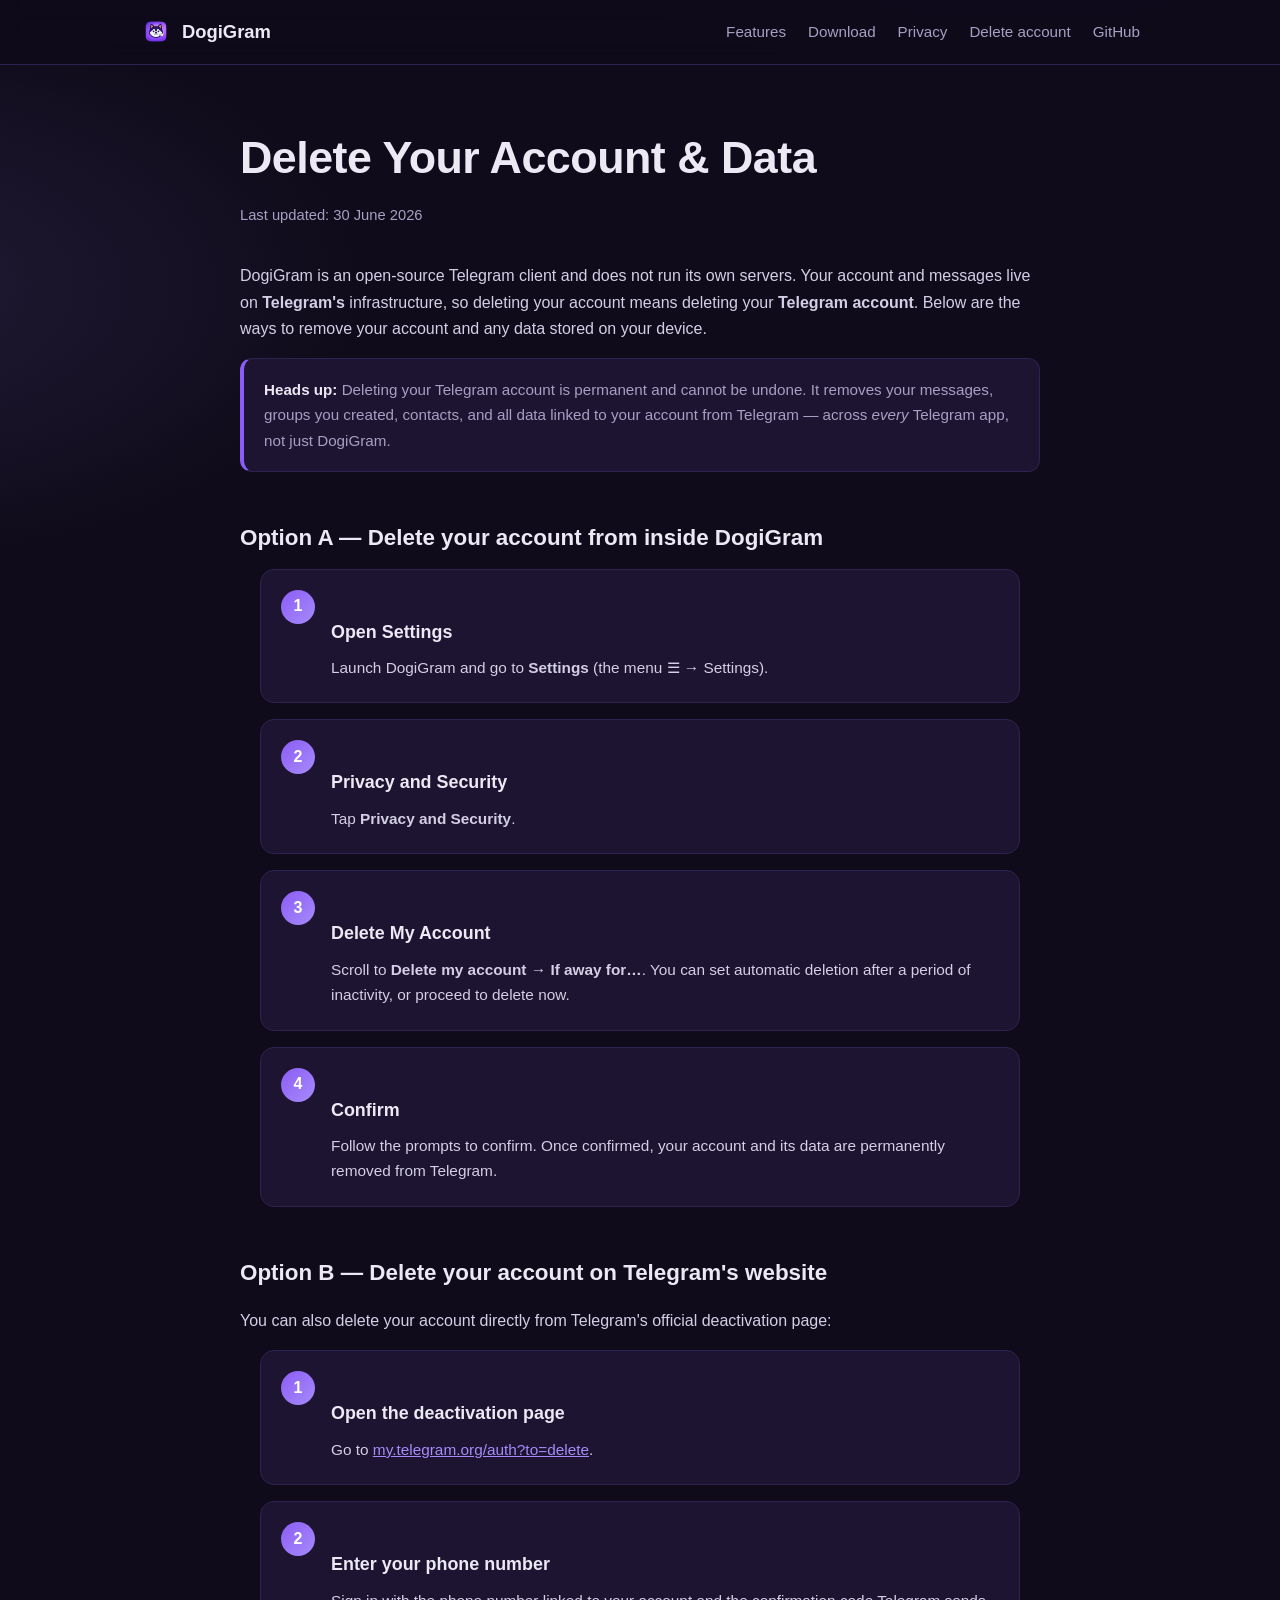
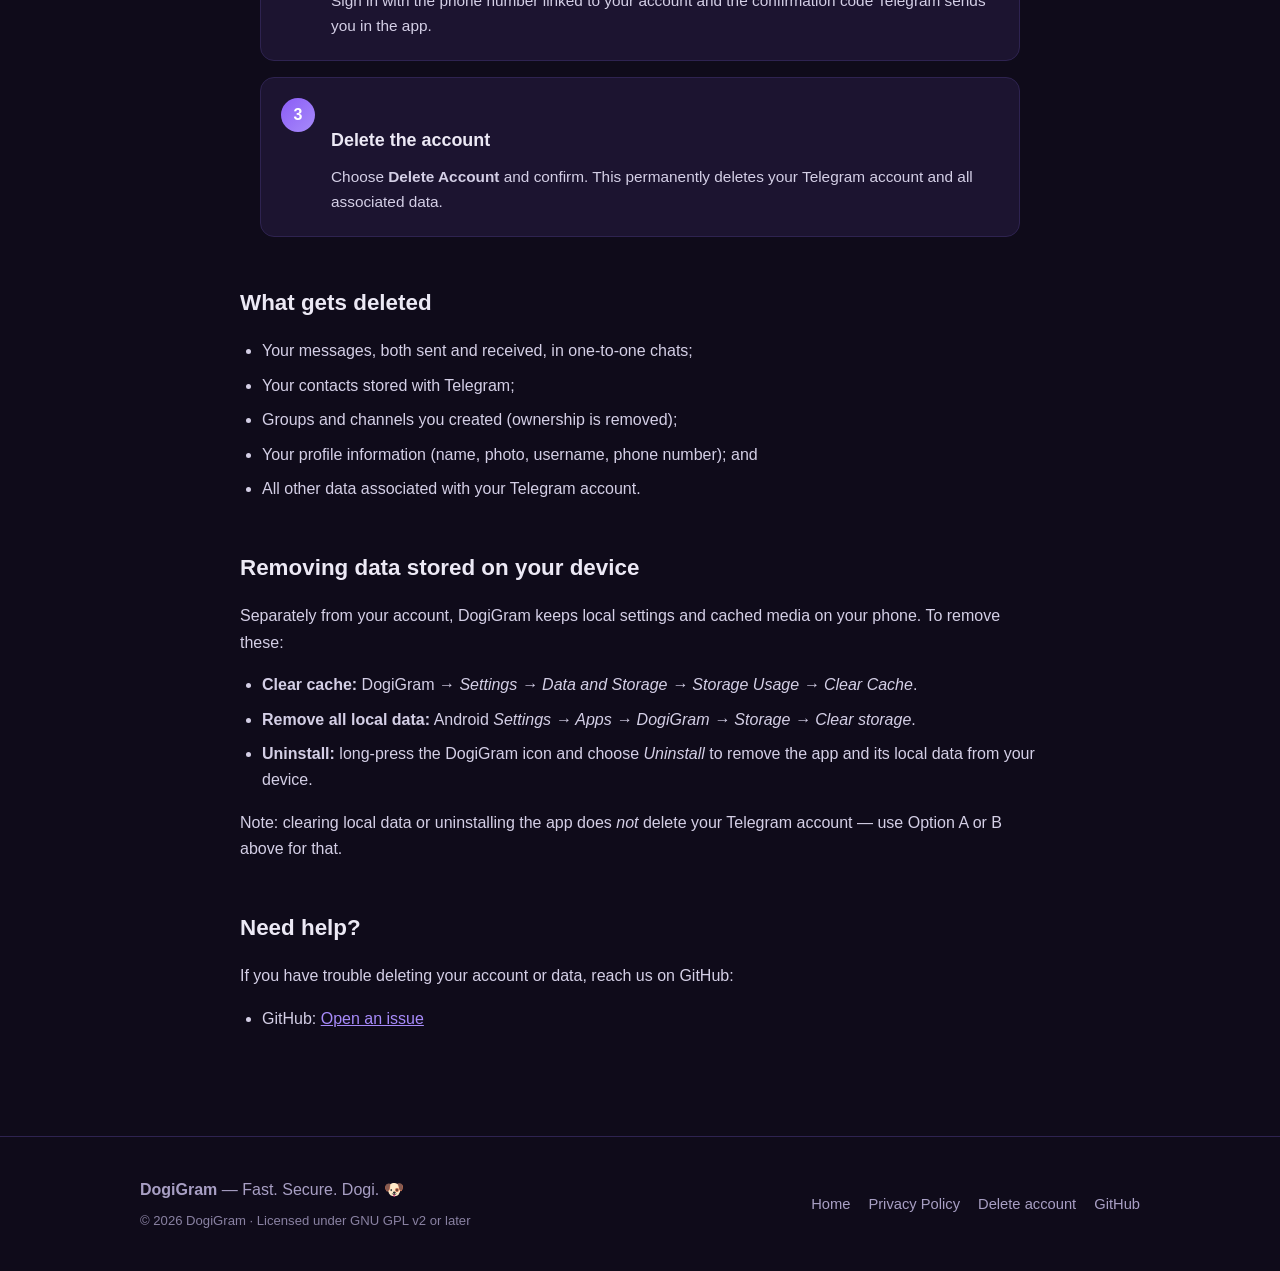
==== docs/delete-account.html @ 8f7126a3 "Add website (landing, privacy, account deletion) + Vercel config Brings the DogiGram static site int" ====
<!DOCTYPE html>
<html lang="en">
<head>
  <meta charset="UTF-8" />
  <meta name="viewport" content="width=device-width, initial-scale=1.0" />
  <title>Delete Your Account &amp; Data — DogiGram</title>
  <meta name="description" content="How to delete your DogiGram / Telegram account and remove your data from the app and from Telegram." />
  <link rel="icon" href="dogigram_icon.png" />
  <link rel="stylesheet" href="assets/style.css" />
</head>
<body>
  <nav class="nav">
    <div class="container nav-inner">
      <a class="brand" href="index.html">
        <img src="dogigram_icon.png" alt="DogiGram logo" />
        DogiGram
      </a>
      <div class="nav-links">
        <a href="index.html#features" class="hide-sm">Features</a>
        <a href="index.html#download" class="hide-sm">Download</a>
        <a href="privacy.html">Privacy</a>
        <a href="delete-account.html">Delete account</a>
        <a href="https://github.com/kagut57/DogiGram" target="_blank" rel="noopener">GitHub</a>
      </div>
    </div>
  </nav>

  <main class="container article">
    <h1>Delete Your Account &amp; Data</h1>
    <p class="updated">Last updated: 30 June 2026</p>

    <p>
      DogiGram is an open-source Telegram client and does not run its own servers. Your account
      and messages live on <strong>Telegram's</strong> infrastructure, so deleting your account
      means deleting your <strong>Telegram account</strong>. Below are the ways to remove your
      account and any data stored on your device.
    </p>

    <div class="callout">
      <strong>Heads up:</strong> Deleting your Telegram account is permanent and cannot be
      undone. It removes your messages, groups you created, contacts, and all data linked to
      your account from Telegram — across <em>every</em> Telegram app, not just DogiGram.
    </div>

    <h2>Option A — Delete your account from inside DogiGram</h2>
    <div class="steps">
      <div class="step">
        <h3>Open Settings</h3>
        <p>Launch DogiGram and go to <strong>Settings</strong> (the menu ☰ → Settings).</p>
      </div>
      <div class="step">
        <h3>Privacy and Security</h3>
        <p>Tap <strong>Privacy and Security</strong>.</p>
      </div>
      <div class="step">
        <h3>Delete My Account</h3>
        <p>Scroll to <strong>Delete my account → If away for…</strong>. You can set automatic
          deletion after a period of inactivity, or proceed to delete now.</p>
      </div>
      <div class="step">
        <h3>Confirm</h3>
        <p>Follow the prompts to confirm. Once confirmed, your account and its data are
          permanently removed from Telegram.</p>
      </div>
    </div>

    <h2>Option B — Delete your account on Telegram's website</h2>
    <p>You can also delete your account directly from Telegram's official deactivation page:</p>
    <div class="steps">
      <div class="step">
        <h3>Open the deactivation page</h3>
        <p>Go to <a href="https://my.telegram.org/auth?to=delete" target="_blank" rel="noopener">my.telegram.org/auth?to=delete</a>.</p>
      </div>
      <div class="step">
        <h3>Enter your phone number</h3>
        <p>Sign in with the phone number linked to your account and the confirmation code
          Telegram sends you in the app.</p>
      </div>
      <div class="step">
        <h3>Delete the account</h3>
        <p>Choose <strong>Delete Account</strong> and confirm. This permanently deletes your
          Telegram account and all associated data.</p>
      </div>
    </div>

    <h2>What gets deleted</h2>
    <ul>
      <li>Your messages, both sent and received, in one-to-one chats;</li>
      <li>Your contacts stored with Telegram;</li>
      <li>Groups and channels you created (ownership is removed);</li>
      <li>Your profile information (name, photo, username, phone number); and</li>
      <li>All other data associated with your Telegram account.</li>
    </ul>

    <h2>Removing data stored on your device</h2>
    <p>
      Separately from your account, DogiGram keeps local settings and cached media on your
      phone. To remove these:
    </p>
    <ul>
      <li><strong>Clear cache:</strong> DogiGram → <em>Settings → Data and Storage → Storage Usage → Clear Cache</em>.</li>
      <li><strong>Remove all local data:</strong> Android <em>Settings → Apps → DogiGram → Storage → Clear storage</em>.</li>
      <li><strong>Uninstall:</strong> long-press the DogiGram icon and choose <em>Uninstall</em> to remove the app and its local data from your device.</li>
    </ul>
    <p>Note: clearing local data or uninstalling the app does <em>not</em> delete your Telegram account — use Option A or B above for that.</p>

    <h2>Need help?</h2>
    <p>
      If you have trouble deleting your account or data, reach us on GitHub:
    </p>
    <ul>
      <li>GitHub: <a href="https://github.com/kagut57/DogiGram/issues" target="_blank" rel="noopener">Open an issue</a></li>
    </ul>
  </main>

  <footer class="footer">
    <div class="container footer-inner">
      <div>
        <strong>DogiGram</strong> — Fast. Secure. Dogi. 🐶
        <small>© 2026 DogiGram · Licensed under GNU GPL v2 or later</small>
      </div>
      <div class="footer-links">
        <a href="index.html">Home</a>
        <a href="privacy.html">Privacy Policy</a>
        <a href="delete-account.html">Delete account</a>
        <a href="https://github.com/kagut57/DogiGram" target="_blank" rel="noopener">GitHub</a>
      </div>
    </div>
  </footer>
</body>
</html>
---- docs/assets/style.css ----
/* DogiGram site styles — dark + violet */
:root {
  --bg: #0f0b1a;
  --bg-alt: #160f26;
  --card: #1c1430;
  --card-2: #241a3d;
  --border: #2e2350;
  --violet: #8b5cf6;
  --violet-2: #a78bfa;
  --violet-glow: rgba(139, 92, 246, 0.35);
  --text: #ece9f5;
  --muted: #a89fc4;
  --radius: 16px;
  --maxw: 1040px;
  --font: -apple-system, BlinkMacSystemFont, "Segoe UI", Roboto, Helvetica, Arial, sans-serif;
}

* { box-sizing: border-box; }

html { scroll-behavior: smooth; }

body {
  margin: 0;
  font-family: var(--font);
  color: var(--text);
  background:
    radial-gradient(1200px 600px at 80% -10%, rgba(139, 92, 246, 0.18), transparent 60%),
    radial-gradient(900px 500px at -10% 10%, rgba(167, 139, 250, 0.12), transparent 55%),
    var(--bg);
  line-height: 1.65;
  -webkit-font-smoothing: antialiased;
}

a { color: var(--violet-2); text-decoration: none; }
a:hover { text-decoration: underline; }

.container { width: 100%; max-width: var(--maxw); margin: 0 auto; padding: 0 20px; }

/* Nav */
.nav {
  position: sticky;
  top: 0;
  z-index: 50;
  backdrop-filter: blur(12px);
  background: rgba(15, 11, 26, 0.72);
  border-bottom: 1px solid var(--border);
}
.nav-inner {
  display: flex;
  align-items: center;
  justify-content: space-between;
  height: 64px;
}
.brand { display: flex; align-items: center; gap: 10px; font-weight: 700; font-size: 1.15rem; color: var(--text); }
.brand img { width: 32px; height: 32px; border-radius: 8px; }
.brand:hover { text-decoration: none; }
.nav-links { display: flex; gap: 22px; align-items: center; }
.nav-links a { color: var(--muted); font-size: 0.95rem; font-weight: 500; }
.nav-links a:hover { color: var(--text); text-decoration: none; }
@media (max-width: 640px) { .nav-links a.hide-sm { display: none; } }

/* Buttons */
.btn {
  display: inline-flex;
  align-items: center;
  gap: 8px;
  padding: 12px 22px;
  border-radius: 999px;
  font-weight: 600;
  font-size: 0.98rem;
  border: 1px solid transparent;
  cursor: pointer;
  transition: transform 0.12s ease, box-shadow 0.2s ease, background 0.2s ease;
}
.btn:hover { text-decoration: none; transform: translateY(-1px); }
.btn-primary {
  background: linear-gradient(135deg, var(--violet), var(--violet-2));
  color: #fff;
  box-shadow: 0 8px 24px var(--violet-glow);
}
.btn-primary:hover { box-shadow: 0 12px 32px var(--violet-glow); }
.btn-ghost { background: var(--card); color: var(--text); border-color: var(--border); }
.btn-ghost:hover { background: var(--card-2); }

/* Hero */
.hero { padding: 72px 0 56px; text-align: center; }
.hero-badge {
  display: inline-block;
  padding: 6px 14px;
  border-radius: 999px;
  background: var(--card);
  border: 1px solid var(--border);
  color: var(--violet-2);
  font-size: 0.82rem;
  font-weight: 600;
  letter-spacing: 0.3px;
  margin-bottom: 22px;
}
.hero h1 {
  font-size: clamp(2.4rem, 6vw, 3.8rem);
  line-height: 1.08;
  margin: 0 0 16px;
  letter-spacing: -1px;
}
.hero h1 .grad {
  background: linear-gradient(120deg, var(--violet-2), #d6c7ff);
  -webkit-background-clip: text;
  background-clip: text;
  color: transparent;
}
.hero p.lead { font-size: 1.18rem; color: var(--muted); max-width: 620px; margin: 0 auto 32px; }
.hero-actions { display: flex; gap: 14px; justify-content: center; flex-wrap: wrap; }
.hero-art { margin-top: 52px; }
.hero-art img {
  width: 100%;
  max-width: 920px;
  border-radius: var(--radius);
  border: 1px solid var(--border);
  box-shadow: 0 30px 80px rgba(0, 0, 0, 0.5);
}

/* Sections */
section.block { padding: 64px 0; }
.section-head { text-align: center; max-width: 640px; margin: 0 auto 44px; }
.section-head h2 { font-size: clamp(1.8rem, 4vw, 2.4rem); margin: 0 0 12px; letter-spacing: -0.5px; }
.section-head p { color: var(--muted); font-size: 1.05rem; margin: 0; }
.eyebrow { color: var(--violet-2); font-weight: 700; font-size: 0.85rem; letter-spacing: 1.5px; text-transform: uppercase; display: block; margin-bottom: 10px; }

/* Feature grid */
.grid { display: grid; grid-template-columns: repeat(auto-fit, minmax(260px, 1fr)); gap: 18px; }
.card {
  background: linear-gradient(180deg, var(--card), var(--bg-alt));
  border: 1px solid var(--border);
  border-radius: var(--radius);
  padding: 26px;
  transition: transform 0.15s ease, border-color 0.2s ease;
}
.card:hover { transform: translateY(-3px); border-color: var(--violet); }
.card .ico {
  width: 46px; height: 46px;
  display: grid; place-items: center;
  border-radius: 12px;
  background: var(--card-2);
  font-size: 1.5rem;
  margin-bottom: 16px;
}
.card h3 { margin: 0 0 8px; font-size: 1.15rem; }
.card p { margin: 0; color: var(--muted); font-size: 0.97rem; }

/* Download band */
.band {
  background: linear-gradient(135deg, rgba(139, 92, 246, 0.16), rgba(167, 139, 250, 0.06));
  border: 1px solid var(--border);
  border-radius: 24px;
  padding: 48px 32px;
  text-align: center;
}
.band h2 { font-size: clamp(1.8rem, 4vw, 2.3rem); margin: 0 0 12px; }
.band p { color: var(--muted); max-width: 560px; margin: 0 auto 28px; }
.note { font-size: 0.85rem; color: var(--muted); margin-top: 18px; }

/* Disclaimer / callout */
.callout {
  background: var(--card);
  border: 1px solid var(--border);
  border-left: 4px solid var(--violet);
  border-radius: 12px;
  padding: 18px 20px;
  color: var(--muted);
  font-size: 0.95rem;
}
.callout strong { color: var(--text); }

/* Steps */
.steps { counter-reset: step; display: grid; gap: 16px; max-width: 760px; margin: 0 auto; }
.step {
  position: relative;
  background: var(--card);
  border: 1px solid var(--border);
  border-radius: 14px;
  padding: 22px 24px 22px 70px;
}
.step::before {
  counter-increment: step;
  content: counter(step);
  position: absolute;
  left: 20px; top: 20px;
  width: 34px; height: 34px;
  display: grid; place-items: center;
  border-radius: 50%;
  background: linear-gradient(135deg, var(--violet), var(--violet-2));
  color: #fff; font-weight: 700;
}
.step h3 { margin: 0 0 6px; font-size: 1.08rem; }
.step p { margin: 0; color: var(--muted); font-size: 0.96rem; }

/* Legal / article pages */
.article { padding: 56px 0 48px; max-width: 800px; }
.article h1 { font-size: clamp(2rem, 5vw, 2.8rem); margin: 0 0 8px; letter-spacing: -0.5px; }
.article .updated { color: var(--muted); font-size: 0.92rem; margin: 0 0 36px; }
.article h2 { font-size: 1.4rem; margin: 40px 0 12px; padding-top: 8px; }
.article h3 { font-size: 1.12rem; margin: 26px 0 8px; }
.article p, .article li { color: #d4cfe6; }
.article ul { padding-left: 22px; }
.article li { margin-bottom: 8px; }
.article a { text-decoration: underline; }

/* TOC */
.toc {
  background: var(--card);
  border: 1px solid var(--border);
  border-radius: 12px;
  padding: 18px 22px;
  margin-bottom: 36px;
}
.toc strong { display: block; margin-bottom: 8px; font-size: 0.85rem; text-transform: uppercase; letter-spacing: 1px; color: var(--violet-2); }
.toc ul { list-style: none; padding: 0; margin: 0; columns: 2; }
.toc li { margin-bottom: 6px; }
@media (max-width: 560px) { .toc ul { columns: 1; } }

/* Footer */
.footer { border-top: 1px solid var(--border); padding: 40px 0; margin-top: 40px; color: var(--muted); }
.footer-inner { display: flex; flex-wrap: wrap; gap: 24px; justify-content: space-between; align-items: center; }
.footer-links { display: flex; flex-wrap: wrap; gap: 18px; }
.footer-links a { color: var(--muted); font-size: 0.92rem; }
.footer-links a:hover { color: var(--text); }
.footer small { display: block; margin-top: 6px; font-size: 0.82rem; opacity: 0.8; }
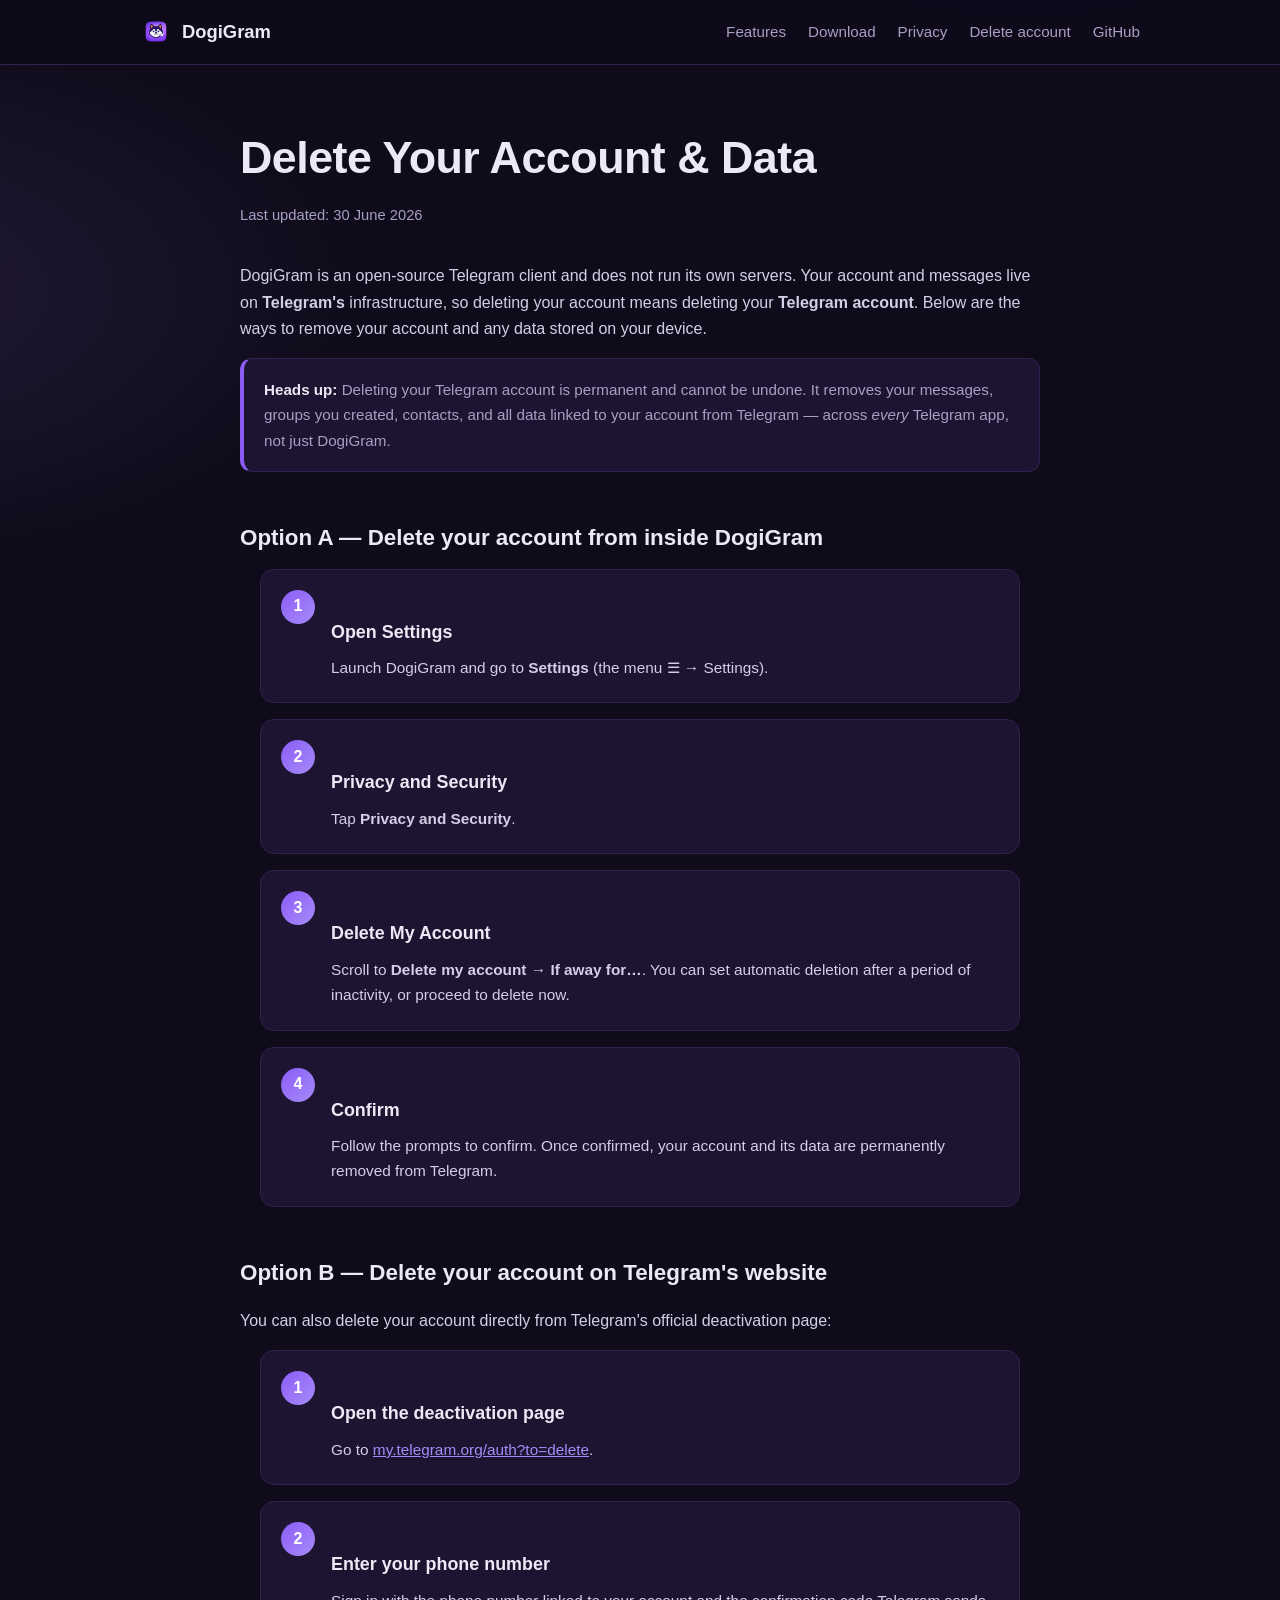
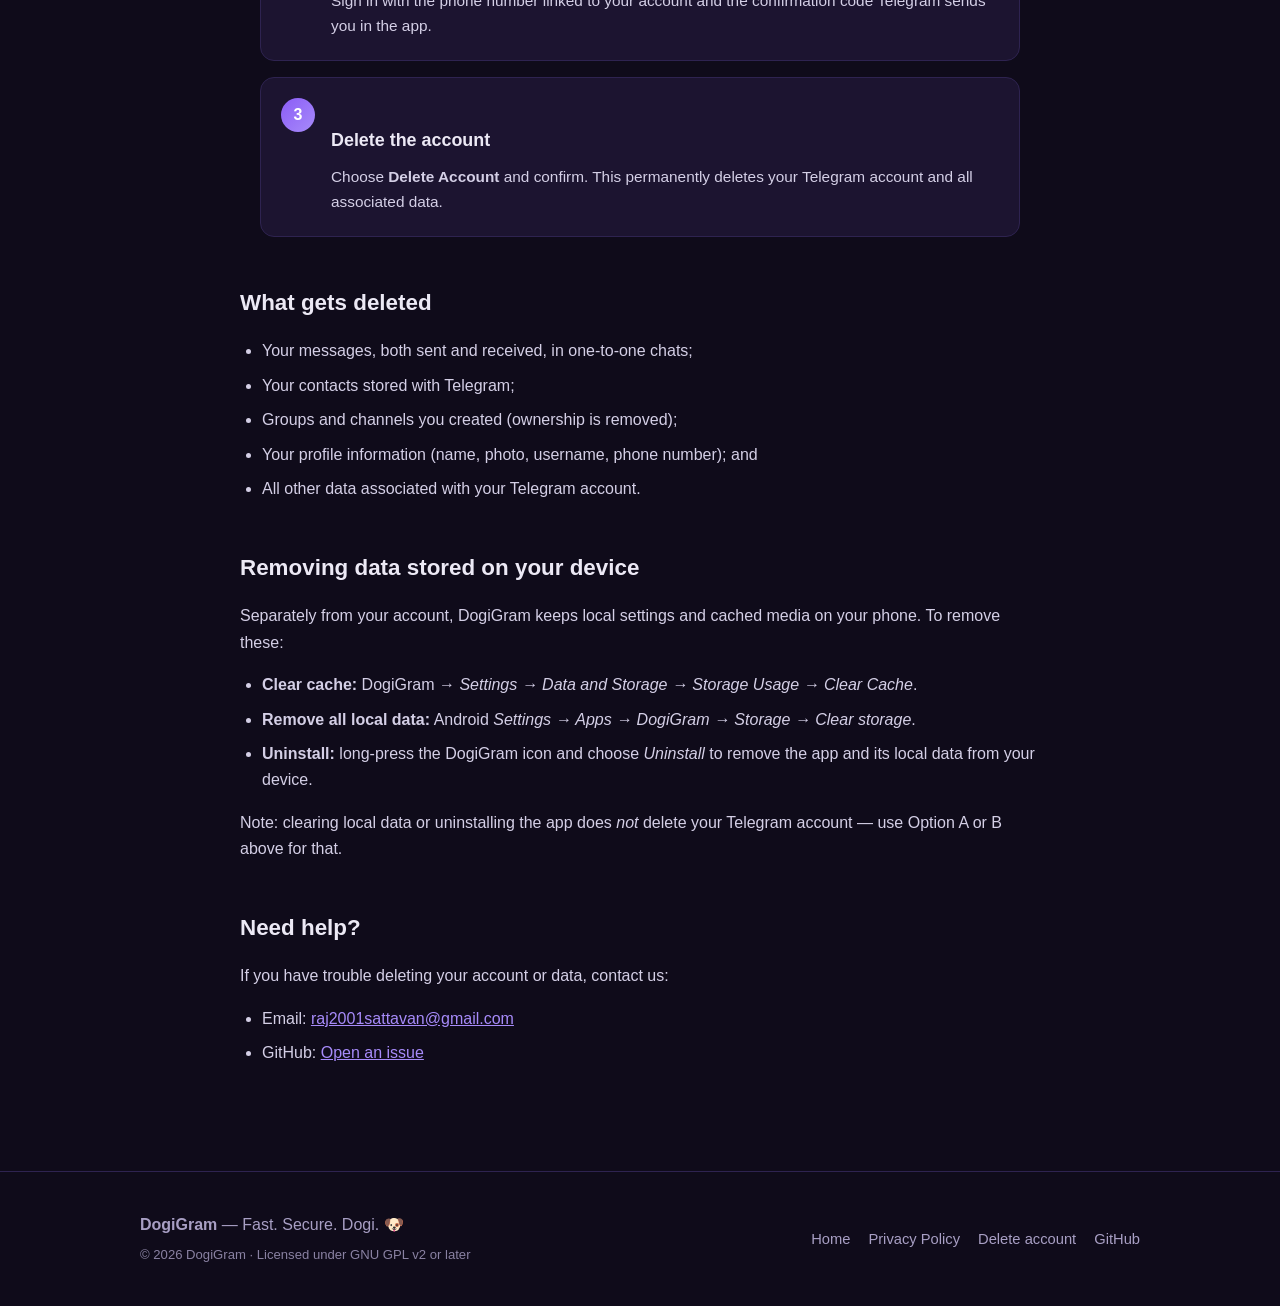
==== commit f3ab1f0e: "DogiGram: branding, theming, drawer, video player & message details Branding & theme - Full DogiGram" ====
--- a/docs/delete-account.html
+++ b/docs/delete-account.html
@@ -20,7 +20,7 @@
         <a href="index.html#download" class="hide-sm">Download</a>
         <a href="privacy.html">Privacy</a>
         <a href="delete-account.html">Delete account</a>
-        <a href="https://github.com/kagut57/DogiGram" target="_blank" rel="noopener">GitHub</a>
+        <a href="https://github.com/kagut57/dogigram-official" target="_blank" rel="noopener">GitHub</a>
       </div>
     </div>
   </nav>
@@ -106,10 +106,11 @@
 
     <h2>Need help?</h2>
     <p>
-      If you have trouble deleting your account or data, reach us on GitHub:
+      If you have trouble deleting your account or data, contact us:
     </p>
     <ul>
-      <li>GitHub: <a href="https://github.com/kagut57/DogiGram/issues" target="_blank" rel="noopener">Open an issue</a></li>
+      <li>Email: <a href="mailto:raj2001sattavan@gmail.com">raj2001sattavan@gmail.com</a></li>
+      <li>GitHub: <a href="https://github.com/kagut57/dogigram-official/issues" target="_blank" rel="noopener">Open an issue</a></li>
     </ul>
   </main>
 
@@ -123,7 +124,7 @@
         <a href="index.html">Home</a>
         <a href="privacy.html">Privacy Policy</a>
         <a href="delete-account.html">Delete account</a>
-        <a href="https://github.com/kagut57/DogiGram" target="_blank" rel="noopener">GitHub</a>
+        <a href="https://github.com/kagut57/dogigram-official" target="_blank" rel="noopener">GitHub</a>
       </div>
     </div>
   </footer>
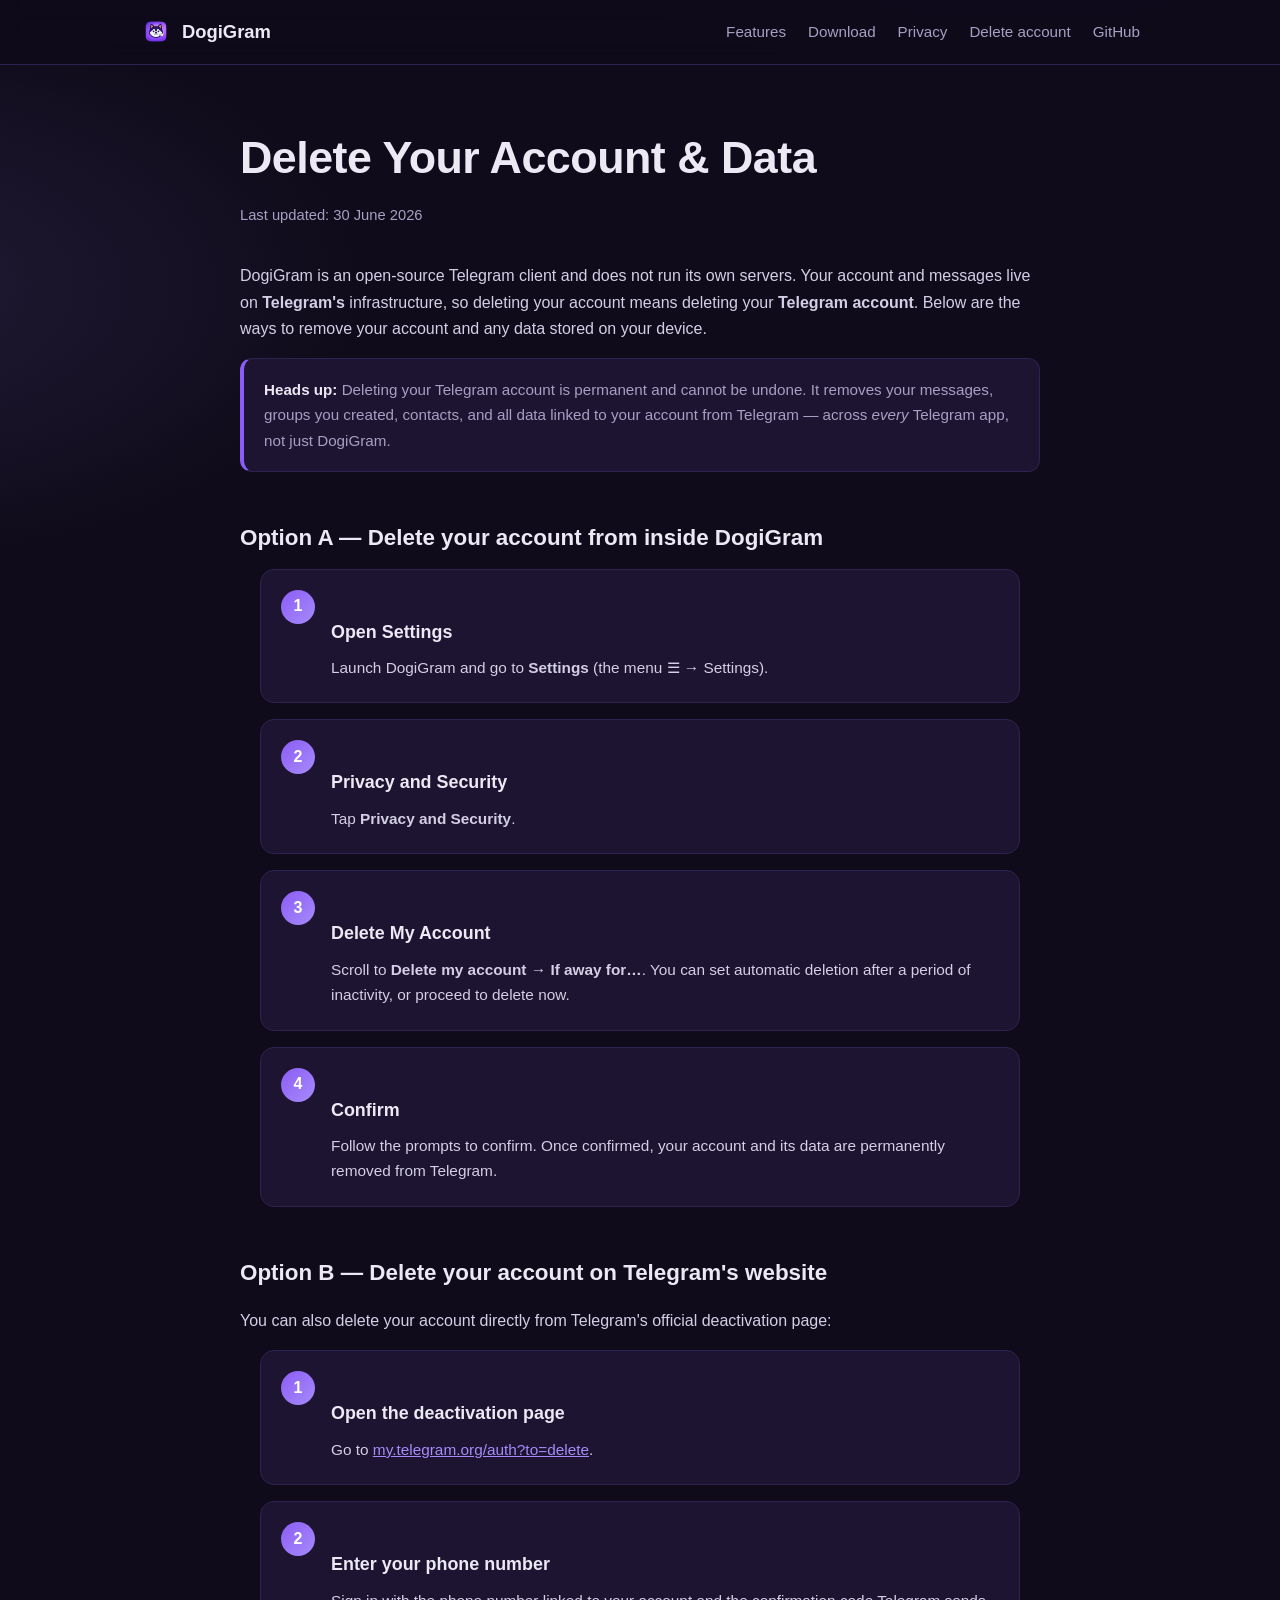
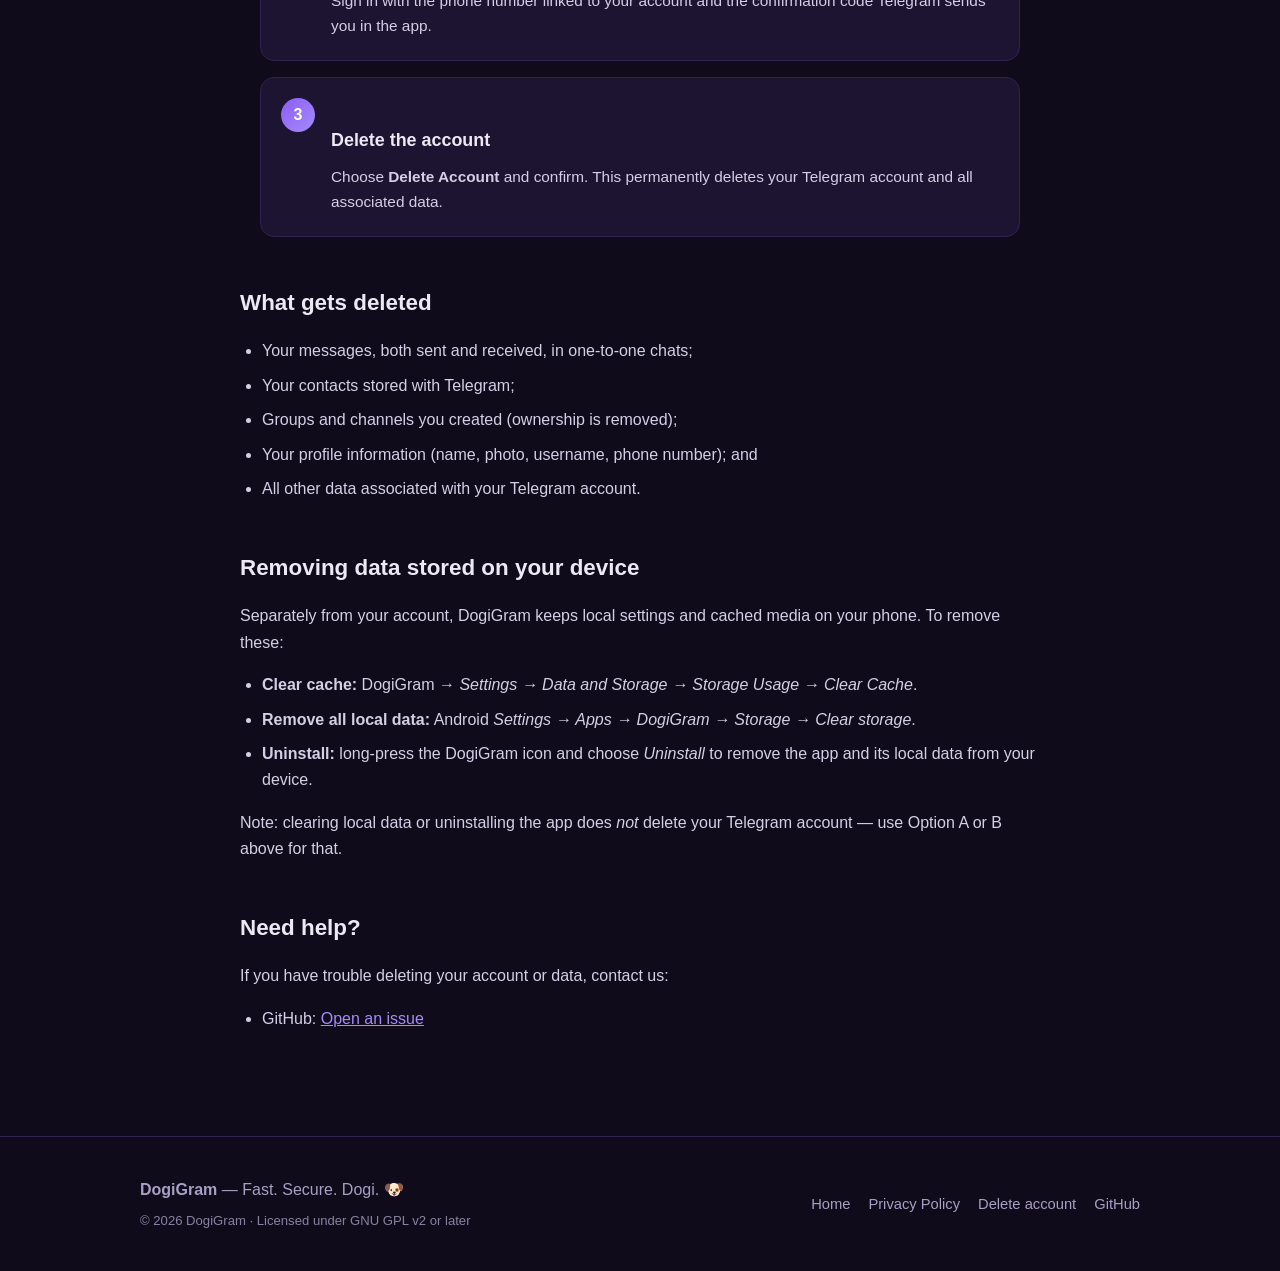
==== commit 29148352: "Update delete-account.html" ====
--- a/docs/delete-account.html
+++ b/docs/delete-account.html
@@ -20,7 +20,7 @@
         <a href="index.html#download" class="hide-sm">Download</a>
         <a href="privacy.html">Privacy</a>
         <a href="delete-account.html">Delete account</a>
-        <a href="https://github.com/kagut57/dogigram-official" target="_blank" rel="noopener">GitHub</a>
+        <a href="https://github.com/kagut57/DogiGram" target="_blank" rel="noopener">GitHub</a>
       </div>
     </div>
   </nav>
@@ -109,8 +109,7 @@
       If you have trouble deleting your account or data, contact us:
     </p>
     <ul>
-      <li>Email: <a href="mailto:raj2001sattavan@gmail.com">raj2001sattavan@gmail.com</a></li>
-      <li>GitHub: <a href="https://github.com/kagut57/dogigram-official/issues" target="_blank" rel="noopener">Open an issue</a></li>
+      <li>GitHub: <a href="https://github.com/kagut57/DogiGram/issues" target="_blank" rel="noopener">Open an issue</a></li>
     </ul>
   </main>
 
@@ -124,7 +123,7 @@
         <a href="index.html">Home</a>
         <a href="privacy.html">Privacy Policy</a>
         <a href="delete-account.html">Delete account</a>
-        <a href="https://github.com/kagut57/dogigram-official" target="_blank" rel="noopener">GitHub</a>
+        <a href="https://github.com/kagut57/DogiGram" target="_blank" rel="noopener">GitHub</a>
       </div>
     </div>
   </footer>
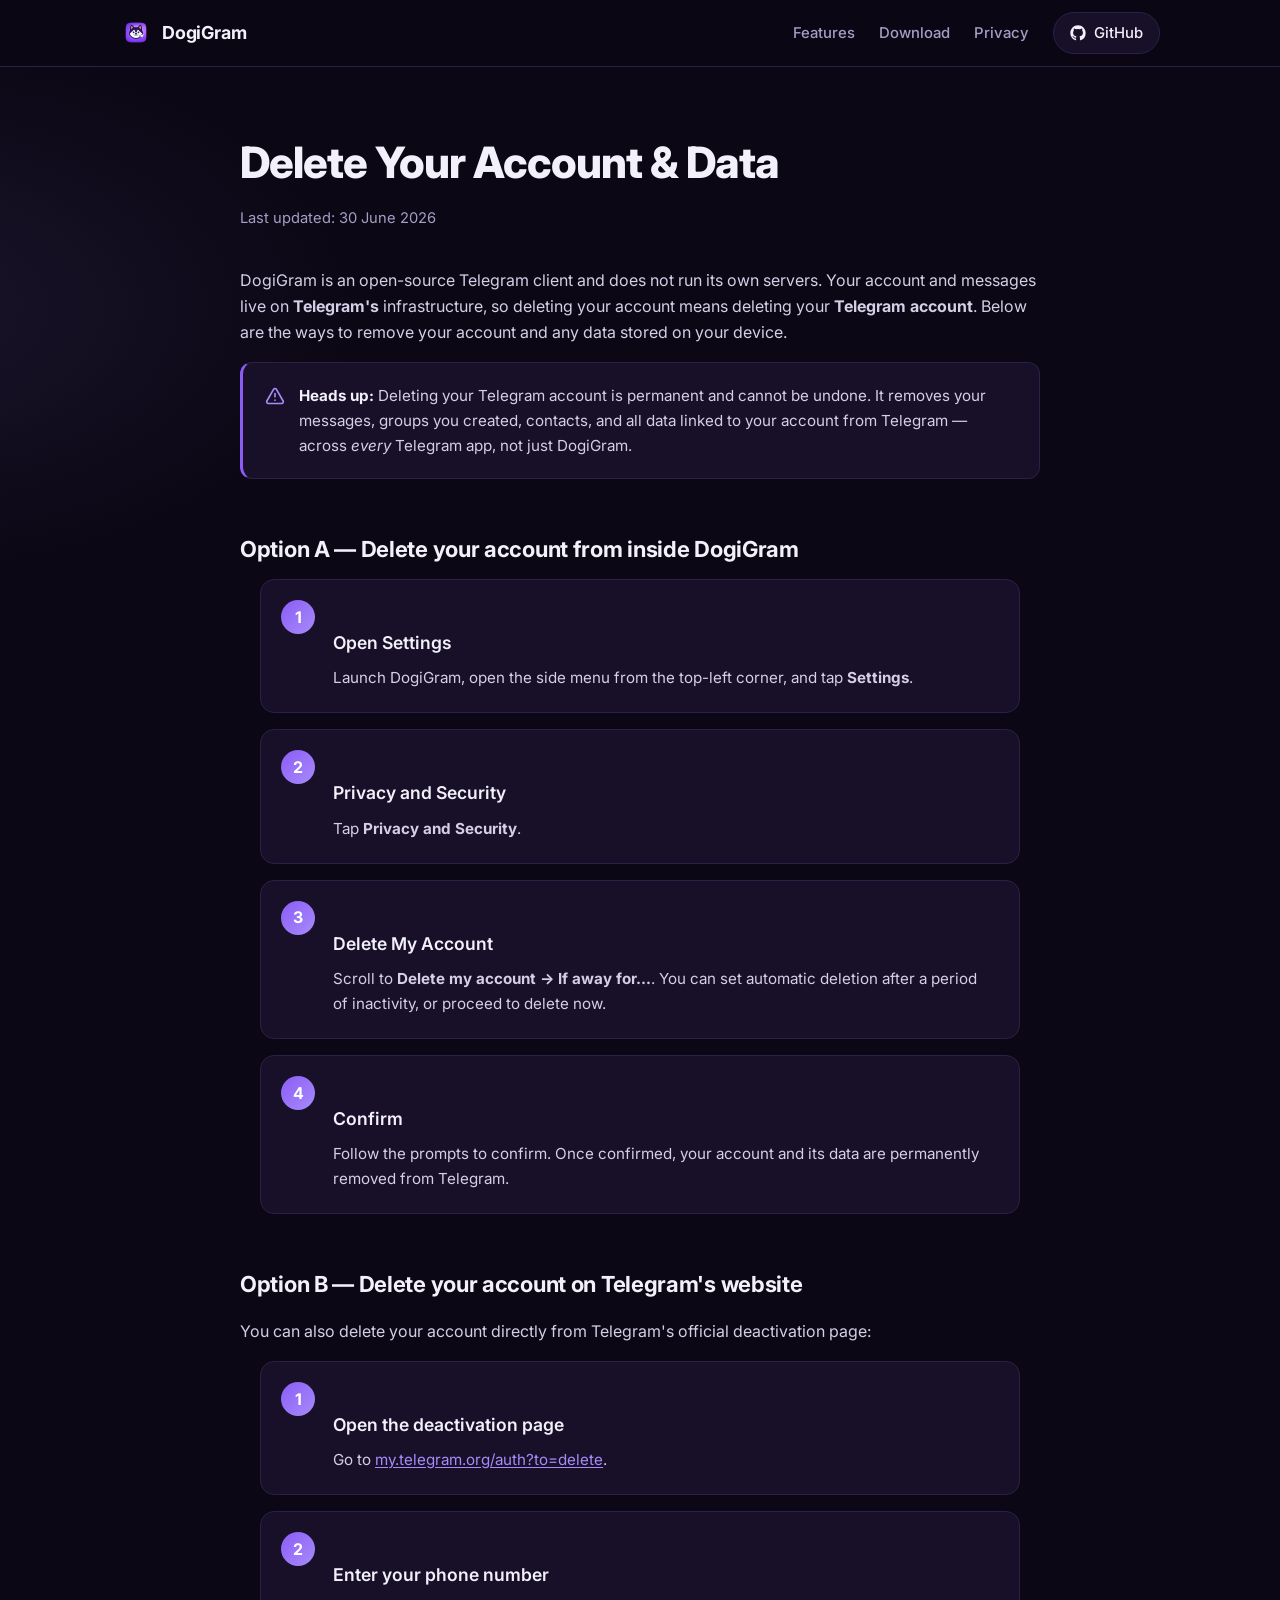
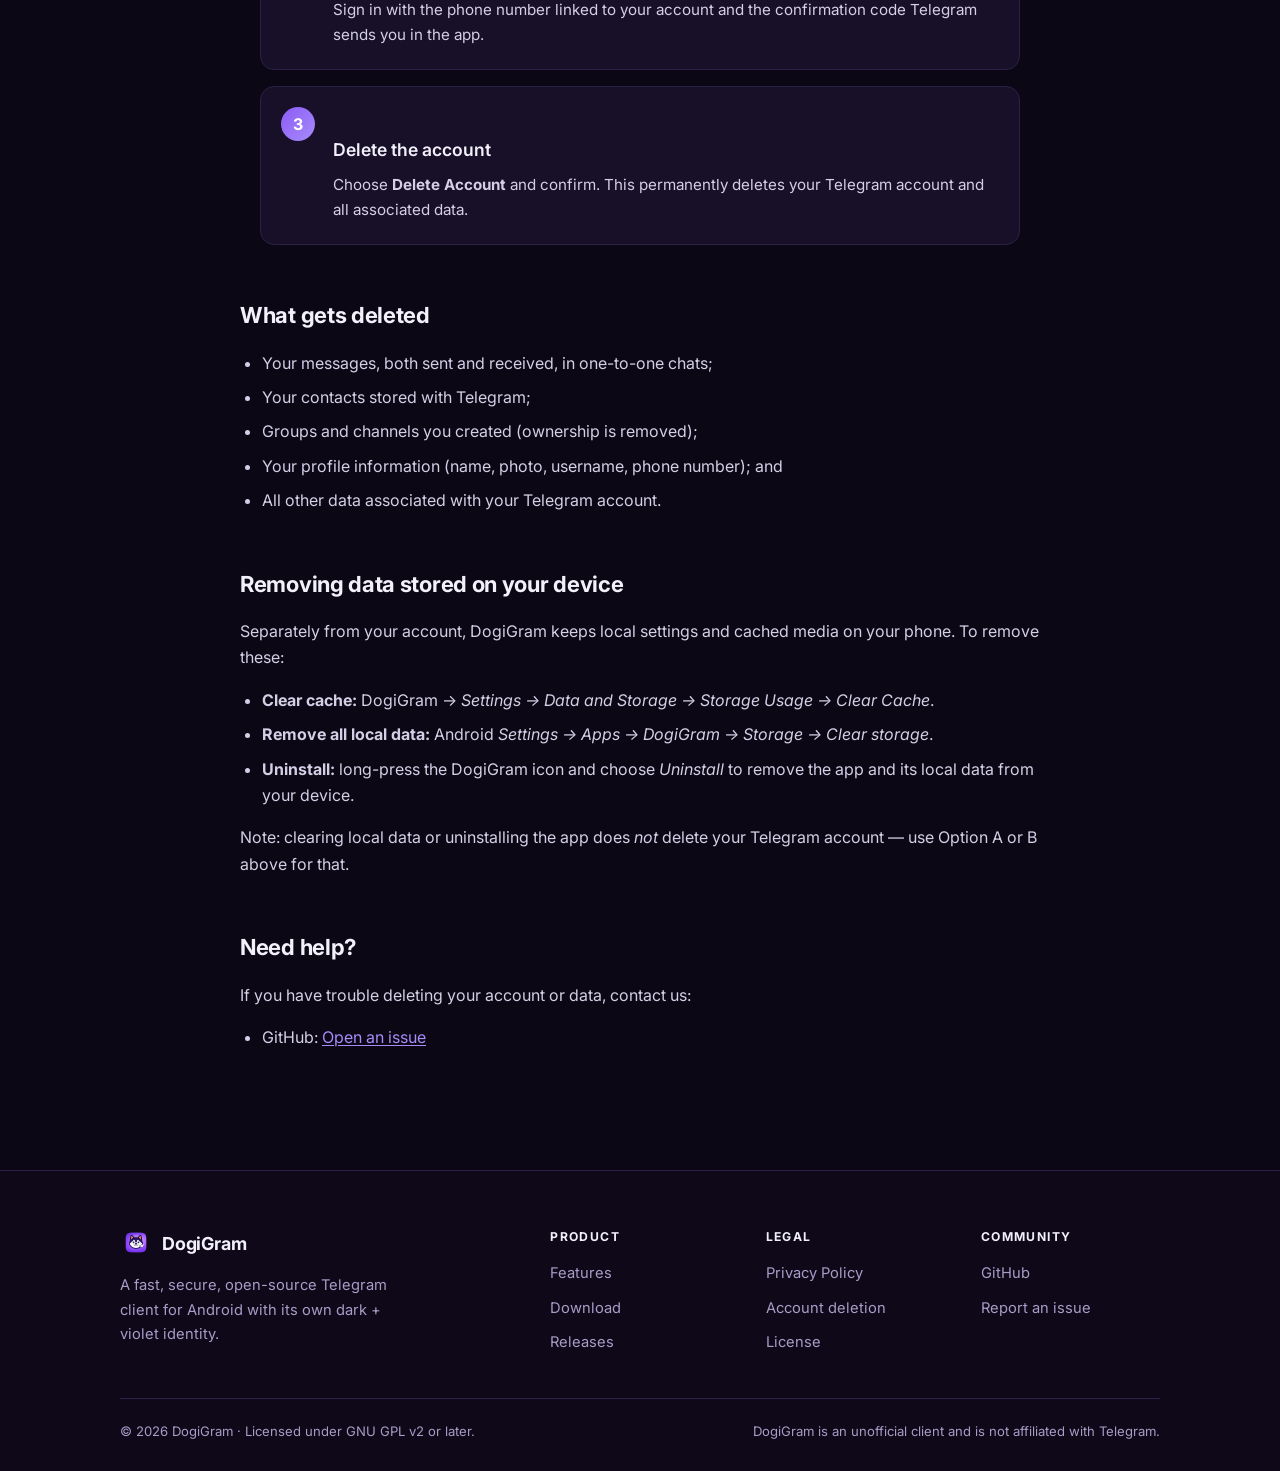
==== commit 4180e934: "Redesign website: replace emoji with SVG icons, professional styling - Replace all emoji (feature ca" ====
--- a/docs/delete-account.html
+++ b/docs/delete-account.html
@@ -6,6 +6,9 @@
   <title>Delete Your Account &amp; Data — DogiGram</title>
   <meta name="description" content="How to delete your DogiGram / Telegram account and remove your data from the app and from Telegram." />
   <link rel="icon" href="dogigram_icon.png" />
+  <link rel="preconnect" href="https://fonts.googleapis.com" />
+  <link rel="preconnect" href="https://fonts.gstatic.com" crossorigin />
+  <link href="https://fonts.googleapis.com/css2?family=Inter:wght@400;500;600;700;800&display=swap" rel="stylesheet" />
   <link rel="stylesheet" href="assets/style.css" />
 </head>
 <body>
@@ -18,9 +21,11 @@
       <div class="nav-links">
         <a href="index.html#features" class="hide-sm">Features</a>
         <a href="index.html#download" class="hide-sm">Download</a>
-        <a href="privacy.html">Privacy</a>
-        <a href="delete-account.html">Delete account</a>
-        <a href="https://github.com/kagut57/DogiGram" target="_blank" rel="noopener">GitHub</a>
+        <a href="privacy.html" class="hide-sm">Privacy</a>
+        <a class="nav-cta" href="https://github.com/kagut57/DogiGram" target="_blank" rel="noopener">
+          <svg viewBox="0 0 24 24" fill="currentColor" aria-hidden="true"><path d="M12 .5C5.65.5.5 5.65.5 12c0 5.08 3.29 9.39 7.86 10.91.58.11.79-.25.79-.55 0-.27-.01-1.17-.02-2.12-3.2.69-3.87-1.36-3.87-1.36-.52-1.33-1.28-1.68-1.28-1.68-1.04-.71.08-.7.08-.7 1.15.08 1.76 1.19 1.76 1.19 1.03 1.76 2.69 1.25 3.35.96.1-.75.4-1.25.72-1.54-2.55-.29-5.24-1.28-5.24-5.68 0-1.26.45-2.28 1.19-3.09-.12-.29-.52-1.46.11-3.05 0 0 .97-.31 3.18 1.18a11.1 11.1 0 0 1 5.79 0c2.2-1.49 3.17-1.18 3.17-1.18.63 1.59.23 2.76.12 3.05.74.81 1.19 1.83 1.19 3.09 0 4.42-2.7 5.39-5.26 5.67.41.36.78 1.06.78 2.14 0 1.55-.01 2.79-.01 3.17 0 .31.21.67.8.55A11.51 11.51 0 0 0 23.5 12C23.5 5.65 18.35.5 12 .5z"/></svg>
+          <span>GitHub</span>
+        </a>
       </div>
     </div>
   </nav>
@@ -37,16 +42,19 @@
     </p>
 
     <div class="callout">
-      <strong>Heads up:</strong> Deleting your Telegram account is permanent and cannot be
-      undone. It removes your messages, groups you created, contacts, and all data linked to
-      your account from Telegram — across <em>every</em> Telegram app, not just DogiGram.
+      <svg viewBox="0 0 24 24" fill="none" stroke="currentColor" stroke-width="2" stroke-linecap="round" stroke-linejoin="round" aria-hidden="true"><path d="m21.73 18-8-14a2 2 0 0 0-3.48 0l-8 14A2 2 0 0 0 4 21h16a2 2 0 0 0 1.73-3Z"/><path d="M12 9v4"/><path d="M12 17h.01"/></svg>
+      <p>
+        <strong>Heads up:</strong> Deleting your Telegram account is permanent and cannot be
+        undone. It removes your messages, groups you created, contacts, and all data linked to
+        your account from Telegram — across <em>every</em> Telegram app, not just DogiGram.
+      </p>
     </div>
 
     <h2>Option A — Delete your account from inside DogiGram</h2>
     <div class="steps">
       <div class="step">
         <h3>Open Settings</h3>
-        <p>Launch DogiGram and go to <strong>Settings</strong> (the menu ☰ → Settings).</p>
+        <p>Launch DogiGram, open the side menu from the top-left corner, and tap <strong>Settings</strong>.</p>
       </div>
       <div class="step">
         <h3>Privacy and Security</h3>
@@ -114,16 +122,36 @@
   </main>
 
   <footer class="footer">
-    <div class="container footer-inner">
-      <div>
-        <strong>DogiGram</strong> — Fast. Secure. Dogi. 🐶
-        <small>© 2026 DogiGram · Licensed under GNU GPL v2 or later</small>
+    <div class="container">
+      <div class="footer-grid">
+        <div class="footer-brand">
+          <a class="brand" href="index.html">
+            <img src="dogigram_icon.png" alt="DogiGram logo" />
+            DogiGram
+          </a>
+          <p>A fast, secure, open-source Telegram client for Android with its own dark + violet identity.</p>
+        </div>
+        <div class="footer-col">
+          <strong>Product</strong>
+          <a href="index.html#features">Features</a>
+          <a href="index.html#download">Download</a>
+          <a href="https://github.com/kagut57/DogiGram/releases" target="_blank" rel="noopener">Releases</a>
+        </div>
+        <div class="footer-col">
+          <strong>Legal</strong>
+          <a href="privacy.html">Privacy Policy</a>
+          <a href="delete-account.html">Account deletion</a>
+          <a href="https://github.com/kagut57/DogiGram/blob/master/LICENSE" target="_blank" rel="noopener">License</a>
+        </div>
+        <div class="footer-col">
+          <strong>Community</strong>
+          <a href="https://github.com/kagut57/DogiGram" target="_blank" rel="noopener">GitHub</a>
+          <a href="https://github.com/kagut57/DogiGram/issues" target="_blank" rel="noopener">Report an issue</a>
+        </div>
       </div>
-      <div class="footer-links">
-        <a href="index.html">Home</a>
-        <a href="privacy.html">Privacy Policy</a>
-        <a href="delete-account.html">Delete account</a>
-        <a href="https://github.com/kagut57/DogiGram" target="_blank" rel="noopener">GitHub</a>
+      <div class="footer-bottom">
+        <p>© 2026 DogiGram · Licensed under GNU GPL v2 or later.</p>
+        <p>DogiGram is an unofficial client and is not affiliated with Telegram.</p>
       </div>
     </div>
   </footer>
--- a/docs/assets/style.css
+++ b/docs/assets/style.css
@@ -1,18 +1,20 @@
 /* DogiGram site styles — dark + violet */
 :root {
-  --bg: #0f0b1a;
-  --bg-alt: #160f26;
-  --card: #1c1430;
-  --card-2: #241a3d;
-  --border: #2e2350;
+  --bg: #0b0714;
+  --bg-alt: #130c22;
+  --card: #171028;
+  --card-2: #1f1636;
+  --border: #2a2147;
+  --border-strong: #3b2f63;
   --violet: #8b5cf6;
   --violet-2: #a78bfa;
-  --violet-glow: rgba(139, 92, 246, 0.35);
-  --text: #ece9f5;
-  --muted: #a89fc4;
+  --violet-soft: rgba(139, 92, 246, 0.12);
+  --violet-glow: rgba(139, 92, 246, 0.32);
+  --text: #f2f0fa;
+  --muted: #a69dc6;
   --radius: 16px;
-  --maxw: 1040px;
-  --font: -apple-system, BlinkMacSystemFont, "Segoe UI", Roboto, Helvetica, Arial, sans-serif;
+  --maxw: 1080px;
+  --font: "Inter", -apple-system, BlinkMacSystemFont, "Segoe UI", Roboto, Helvetica, Arial, sans-serif;
 }
 
 * { box-sizing: border-box; }
@@ -24,54 +26,104 @@
   font-family: var(--font);
   color: var(--text);
   background:
-    radial-gradient(1200px 600px at 80% -10%, rgba(139, 92, 246, 0.18), transparent 60%),
-    radial-gradient(900px 500px at -10% 10%, rgba(167, 139, 250, 0.12), transparent 55%),
+    radial-gradient(1200px 600px at 80% -10%, rgba(139, 92, 246, 0.16), transparent 60%),
+    radial-gradient(900px 500px at -10% 10%, rgba(167, 139, 250, 0.1), transparent 55%),
     var(--bg);
   line-height: 1.65;
   -webkit-font-smoothing: antialiased;
-}
+  text-rendering: optimizeLegibility;
+}
+
+::selection { background: var(--violet); color: #fff; }
 
 a { color: var(--violet-2); text-decoration: none; }
 a:hover { text-decoration: underline; }
+a:focus-visible, .btn:focus-visible {
+  outline: 2px solid var(--violet-2);
+  outline-offset: 3px;
+  border-radius: 4px;
+}
+
+img { max-width: 100%; }
+
+code {
+  background: var(--card-2);
+  border: 1px solid var(--border);
+  border-radius: 6px;
+  padding: 2px 7px;
+  font-size: 0.85em;
+}
+
+section[id], h2[id] { scroll-margin-top: 84px; }
 
 .container { width: 100%; max-width: var(--maxw); margin: 0 auto; padding: 0 20px; }
+
+/* Icons */
+.icon { width: 1em; height: 1em; flex-shrink: 0; }
 
 /* Nav */
 .nav {
   position: sticky;
   top: 0;
   z-index: 50;
-  backdrop-filter: blur(12px);
-  background: rgba(15, 11, 26, 0.72);
+  backdrop-filter: blur(14px);
+  -webkit-backdrop-filter: blur(14px);
+  background: rgba(11, 7, 20, 0.78);
   border-bottom: 1px solid var(--border);
 }
 .nav-inner {
   display: flex;
   align-items: center;
   justify-content: space-between;
-  height: 64px;
-}
-.brand { display: flex; align-items: center; gap: 10px; font-weight: 700; font-size: 1.15rem; color: var(--text); }
+  height: 66px;
+  gap: 16px;
+}
+.brand {
+  display: flex;
+  align-items: center;
+  gap: 10px;
+  font-weight: 700;
+  font-size: 1.12rem;
+  letter-spacing: -0.2px;
+  color: var(--text);
+}
 .brand img { width: 32px; height: 32px; border-radius: 8px; }
 .brand:hover { text-decoration: none; }
-.nav-links { display: flex; gap: 22px; align-items: center; }
-.nav-links a { color: var(--muted); font-size: 0.95rem; font-weight: 500; }
+.nav-links { display: flex; gap: 24px; align-items: center; }
+.nav-links a { color: var(--muted); font-size: 0.93rem; font-weight: 500; }
 .nav-links a:hover { color: var(--text); text-decoration: none; }
-@media (max-width: 640px) { .nav-links a.hide-sm { display: none; } }
+.nav-links a[aria-current="page"] { color: var(--text); }
+.nav-cta {
+  display: inline-flex;
+  align-items: center;
+  gap: 8px;
+  padding: 8px 16px;
+  border-radius: 999px;
+  border: 1px solid var(--border);
+  background: var(--card);
+  font-weight: 600;
+  transition: border-color 0.2s ease, background 0.2s ease;
+}
+.nav-cta, .nav-links a.nav-cta { color: var(--text); }
+.nav-cta svg { width: 16px; height: 16px; }
+.nav-cta:hover { border-color: var(--border-strong); background: var(--card-2); }
+@media (max-width: 700px) { .nav-links a.hide-sm { display: none; } }
+@media (max-width: 480px) { .nav-cta span { display: none; } }
 
 /* Buttons */
 .btn {
   display: inline-flex;
   align-items: center;
-  gap: 8px;
-  padding: 12px 22px;
+  gap: 9px;
+  padding: 12px 24px;
   border-radius: 999px;
   font-weight: 600;
-  font-size: 0.98rem;
+  font-size: 0.96rem;
   border: 1px solid transparent;
   cursor: pointer;
-  transition: transform 0.12s ease, box-shadow 0.2s ease, background 0.2s ease;
-}
+  transition: transform 0.12s ease, box-shadow 0.2s ease, background 0.2s ease, border-color 0.2s ease;
+}
+.btn svg { width: 17px; height: 17px; }
 .btn:hover { text-decoration: none; transform: translateY(-1px); }
 .btn-primary {
   background: linear-gradient(135deg, var(--violet), var(--violet-2));
@@ -80,27 +132,31 @@
 }
 .btn-primary:hover { box-shadow: 0 12px 32px var(--violet-glow); }
 .btn-ghost { background: var(--card); color: var(--text); border-color: var(--border); }
-.btn-ghost:hover { background: var(--card-2); }
+.btn-ghost:hover { background: var(--card-2); border-color: var(--border-strong); }
 
 /* Hero */
-.hero { padding: 72px 0 56px; text-align: center; }
+.hero { padding: 84px 0 56px; text-align: center; }
 .hero-badge {
-  display: inline-block;
-  padding: 6px 14px;
+  display: inline-flex;
+  align-items: center;
+  gap: 8px;
+  padding: 7px 15px;
   border-radius: 999px;
-  background: var(--card);
-  border: 1px solid var(--border);
+  background: var(--violet-soft);
+  border: 1px solid rgba(139, 92, 246, 0.3);
   color: var(--violet-2);
-  font-size: 0.82rem;
+  font-size: 0.8rem;
   font-weight: 600;
   letter-spacing: 0.3px;
-  margin-bottom: 22px;
-}
+  margin-bottom: 24px;
+}
+.hero-badge svg { width: 14px; height: 14px; }
 .hero h1 {
-  font-size: clamp(2.4rem, 6vw, 3.8rem);
-  line-height: 1.08;
-  margin: 0 0 16px;
-  letter-spacing: -1px;
+  font-size: clamp(2.4rem, 6vw, 3.9rem);
+  font-weight: 800;
+  line-height: 1.06;
+  margin: 0 0 18px;
+  letter-spacing: -1.5px;
 }
 .hero h1 .grad {
   background: linear-gradient(120deg, var(--violet-2), #d6c7ff);
@@ -108,9 +164,9 @@
   background-clip: text;
   color: transparent;
 }
-.hero p.lead { font-size: 1.18rem; color: var(--muted); max-width: 620px; margin: 0 auto 32px; }
+.hero p.lead { font-size: 1.16rem; color: var(--muted); max-width: 640px; margin: 0 auto 34px; }
 .hero-actions { display: flex; gap: 14px; justify-content: center; flex-wrap: wrap; }
-.hero-art { margin-top: 52px; }
+.hero-art { margin-top: 56px; }
 .hero-art img {
   width: 100%;
   max-width: 920px;
@@ -120,56 +176,100 @@
 }
 
 /* Sections */
-section.block { padding: 64px 0; }
-.section-head { text-align: center; max-width: 640px; margin: 0 auto 44px; }
-.section-head h2 { font-size: clamp(1.8rem, 4vw, 2.4rem); margin: 0 0 12px; letter-spacing: -0.5px; }
+section.block { padding: 68px 0; }
+.section-head { text-align: center; max-width: 660px; margin: 0 auto 48px; }
+.section-head h2 {
+  font-size: clamp(1.8rem, 4vw, 2.4rem);
+  font-weight: 700;
+  margin: 0 0 12px;
+  letter-spacing: -0.7px;
+}
 .section-head p { color: var(--muted); font-size: 1.05rem; margin: 0; }
-.eyebrow { color: var(--violet-2); font-weight: 700; font-size: 0.85rem; letter-spacing: 1.5px; text-transform: uppercase; display: block; margin-bottom: 10px; }
+.eyebrow {
+  color: var(--violet-2);
+  font-weight: 700;
+  font-size: 0.8rem;
+  letter-spacing: 1.8px;
+  text-transform: uppercase;
+  display: block;
+  margin-bottom: 12px;
+}
 
 /* Feature grid */
-.grid { display: grid; grid-template-columns: repeat(auto-fit, minmax(260px, 1fr)); gap: 18px; }
+.grid { display: grid; grid-template-columns: repeat(auto-fit, minmax(270px, 1fr)); gap: 18px; }
 .card {
   background: linear-gradient(180deg, var(--card), var(--bg-alt));
   border: 1px solid var(--border);
   border-radius: var(--radius);
-  padding: 26px;
-  transition: transform 0.15s ease, border-color 0.2s ease;
-}
-.card:hover { transform: translateY(-3px); border-color: var(--violet); }
+  padding: 28px;
+  transition: transform 0.15s ease, border-color 0.2s ease, box-shadow 0.2s ease;
+}
+.card:hover {
+  transform: translateY(-3px);
+  border-color: var(--border-strong);
+  box-shadow: 0 18px 40px rgba(0, 0, 0, 0.35);
+}
 .card .ico {
-  width: 46px; height: 46px;
-  display: grid; place-items: center;
+  width: 44px;
+  height: 44px;
+  display: grid;
+  place-items: center;
   border-radius: 12px;
-  background: var(--card-2);
-  font-size: 1.5rem;
-  margin-bottom: 16px;
-}
-.card h3 { margin: 0 0 8px; font-size: 1.15rem; }
-.card p { margin: 0; color: var(--muted); font-size: 0.97rem; }
+  background: var(--violet-soft);
+  border: 1px solid rgba(139, 92, 246, 0.25);
+  color: var(--violet-2);
+  margin-bottom: 18px;
+}
+.card .ico svg { width: 21px; height: 21px; }
+.card h3 { margin: 0 0 8px; font-size: 1.12rem; font-weight: 600; letter-spacing: -0.2px; }
+.card p { margin: 0; color: var(--muted); font-size: 0.95rem; }
 
 /* Download band */
 .band {
-  background: linear-gradient(135deg, rgba(139, 92, 246, 0.16), rgba(167, 139, 250, 0.06));
+  background: linear-gradient(135deg, rgba(139, 92, 246, 0.15), rgba(167, 139, 250, 0.05));
   border: 1px solid var(--border);
   border-radius: 24px;
-  padding: 48px 32px;
+  padding: 56px 32px;
   text-align: center;
 }
-.band h2 { font-size: clamp(1.8rem, 4vw, 2.3rem); margin: 0 0 12px; }
-.band p { color: var(--muted); max-width: 560px; margin: 0 auto 28px; }
-.note { font-size: 0.85rem; color: var(--muted); margin-top: 18px; }
+.band h2 { font-size: clamp(1.8rem, 4vw, 2.3rem); font-weight: 700; letter-spacing: -0.7px; margin: 0 0 12px; }
+.band > p, .band .band-lead { color: var(--muted); max-width: 560px; margin: 0 auto 30px; }
+.meta-list {
+  list-style: none;
+  display: flex;
+  flex-wrap: wrap;
+  gap: 10px 28px;
+  justify-content: center;
+  padding: 0;
+  margin: 30px 0 0;
+  color: var(--muted);
+  font-size: 0.88rem;
+}
+.meta-list li { display: inline-flex; align-items: center; gap: 9px; }
+.meta-list li::before {
+  content: "";
+  width: 5px;
+  height: 5px;
+  border-radius: 50%;
+  background: var(--violet);
+}
 
 /* Disclaimer / callout */
 .callout {
+  display: flex;
+  align-items: flex-start;
+  gap: 14px;
   background: var(--card);
   border: 1px solid var(--border);
-  border-left: 4px solid var(--violet);
+  border-left: 3px solid var(--violet);
   border-radius: 12px;
-  padding: 18px 20px;
+  padding: 20px 22px;
   color: var(--muted);
   font-size: 0.95rem;
 }
+.callout > svg { width: 20px; height: 20px; flex-shrink: 0; color: var(--violet-2); margin-top: 3px; }
 .callout strong { color: var(--text); }
+.callout p { margin: 0; }
 
 /* Steps */
 .steps { counter-reset: step; display: grid; gap: 16px; max-width: 760px; margin: 0 auto; }
@@ -178,50 +278,99 @@
   background: var(--card);
   border: 1px solid var(--border);
   border-radius: 14px;
-  padding: 22px 24px 22px 70px;
+  padding: 22px 24px 22px 72px;
 }
 .step::before {
   counter-increment: step;
   content: counter(step);
   position: absolute;
-  left: 20px; top: 20px;
-  width: 34px; height: 34px;
-  display: grid; place-items: center;
+  left: 20px;
+  top: 20px;
+  width: 34px;
+  height: 34px;
+  display: grid;
+  place-items: center;
   border-radius: 50%;
   background: linear-gradient(135deg, var(--violet), var(--violet-2));
-  color: #fff; font-weight: 700;
-}
-.step h3 { margin: 0 0 6px; font-size: 1.08rem; }
-.step p { margin: 0; color: var(--muted); font-size: 0.96rem; }
+  color: #fff;
+  font-weight: 700;
+}
+.step h3 { margin: 0 0 6px; font-size: 1.06rem; font-weight: 600; }
+.step p { margin: 0; color: var(--muted); font-size: 0.95rem; }
 
 /* Legal / article pages */
-.article { padding: 56px 0 48px; max-width: 800px; }
-.article h1 { font-size: clamp(2rem, 5vw, 2.8rem); margin: 0 0 8px; letter-spacing: -0.5px; }
+.article { padding: 60px 0 48px; max-width: 800px; }
+.article h1 { font-size: clamp(2rem, 5vw, 2.7rem); font-weight: 800; margin: 0 0 8px; letter-spacing: -1px; }
 .article .updated { color: var(--muted); font-size: 0.92rem; margin: 0 0 36px; }
-.article h2 { font-size: 1.4rem; margin: 40px 0 12px; padding-top: 8px; }
-.article h3 { font-size: 1.12rem; margin: 26px 0 8px; }
+.article h2 { font-size: 1.38rem; font-weight: 700; letter-spacing: -0.3px; margin: 44px 0 12px; padding-top: 8px; }
+.article h3 { font-size: 1.1rem; font-weight: 600; margin: 26px 0 8px; }
 .article p, .article li { color: #d4cfe6; }
 .article ul { padding-left: 22px; }
 .article li { margin-bottom: 8px; }
-.article a { text-decoration: underline; }
+.article a { text-decoration: underline; text-underline-offset: 2px; }
 
 /* TOC */
 .toc {
   background: var(--card);
   border: 1px solid var(--border);
   border-radius: 12px;
-  padding: 18px 22px;
-  margin-bottom: 36px;
-}
-.toc strong { display: block; margin-bottom: 8px; font-size: 0.85rem; text-transform: uppercase; letter-spacing: 1px; color: var(--violet-2); }
-.toc ul { list-style: none; padding: 0; margin: 0; columns: 2; }
-.toc li { margin-bottom: 6px; }
+  padding: 20px 24px;
+  margin-bottom: 40px;
+}
+.toc strong {
+  display: block;
+  margin-bottom: 10px;
+  font-size: 0.78rem;
+  text-transform: uppercase;
+  letter-spacing: 1.4px;
+  color: var(--violet-2);
+}
+.toc ul { list-style: none; padding: 0; margin: 0; columns: 2; column-gap: 32px; }
+.toc li { margin-bottom: 7px; }
+.toc a { text-decoration: none; color: var(--muted); font-size: 0.94rem; }
+.toc a:hover { color: var(--text); }
 @media (max-width: 560px) { .toc ul { columns: 1; } }
 
 /* Footer */
-.footer { border-top: 1px solid var(--border); padding: 40px 0; margin-top: 40px; color: var(--muted); }
-.footer-inner { display: flex; flex-wrap: wrap; gap: 24px; justify-content: space-between; align-items: center; }
-.footer-links { display: flex; flex-wrap: wrap; gap: 18px; }
-.footer-links a { color: var(--muted); font-size: 0.92rem; }
-.footer-links a:hover { color: var(--text); }
-.footer small { display: block; margin-top: 6px; font-size: 0.82rem; opacity: 0.8; }
+.footer {
+  border-top: 1px solid var(--border);
+  background: rgba(19, 12, 34, 0.4);
+  margin-top: 56px;
+  padding: 56px 0 28px;
+  color: var(--muted);
+}
+.footer-grid {
+  display: grid;
+  grid-template-columns: 2.2fr 1fr 1fr 1fr;
+  gap: 36px;
+}
+@media (max-width: 820px) { .footer-grid { grid-template-columns: 1fr 1fr; } }
+@media (max-width: 480px) { .footer-grid { grid-template-columns: 1fr; } }
+.footer-brand p { margin: 14px 0 0; font-size: 0.92rem; max-width: 300px; }
+.footer-col { display: flex; flex-direction: column; align-items: flex-start; gap: 10px; }
+.footer-col strong {
+  font-size: 0.76rem;
+  font-weight: 700;
+  text-transform: uppercase;
+  letter-spacing: 1.4px;
+  color: var(--text);
+  margin-bottom: 4px;
+}
+.footer-col a { color: var(--muted); font-size: 0.92rem; }
+.footer-col a:hover { color: var(--text); text-decoration: none; }
+.footer-bottom {
+  display: flex;
+  flex-wrap: wrap;
+  gap: 8px 32px;
+  justify-content: space-between;
+  border-top: 1px solid var(--border);
+  margin-top: 44px;
+  padding-top: 22px;
+  font-size: 0.82rem;
+}
+.footer-bottom p { margin: 0; max-width: 640px; }
+
+@media (prefers-reduced-motion: reduce) {
+  html { scroll-behavior: auto; }
+  *, *::before, *::after { transition: none !important; }
+}
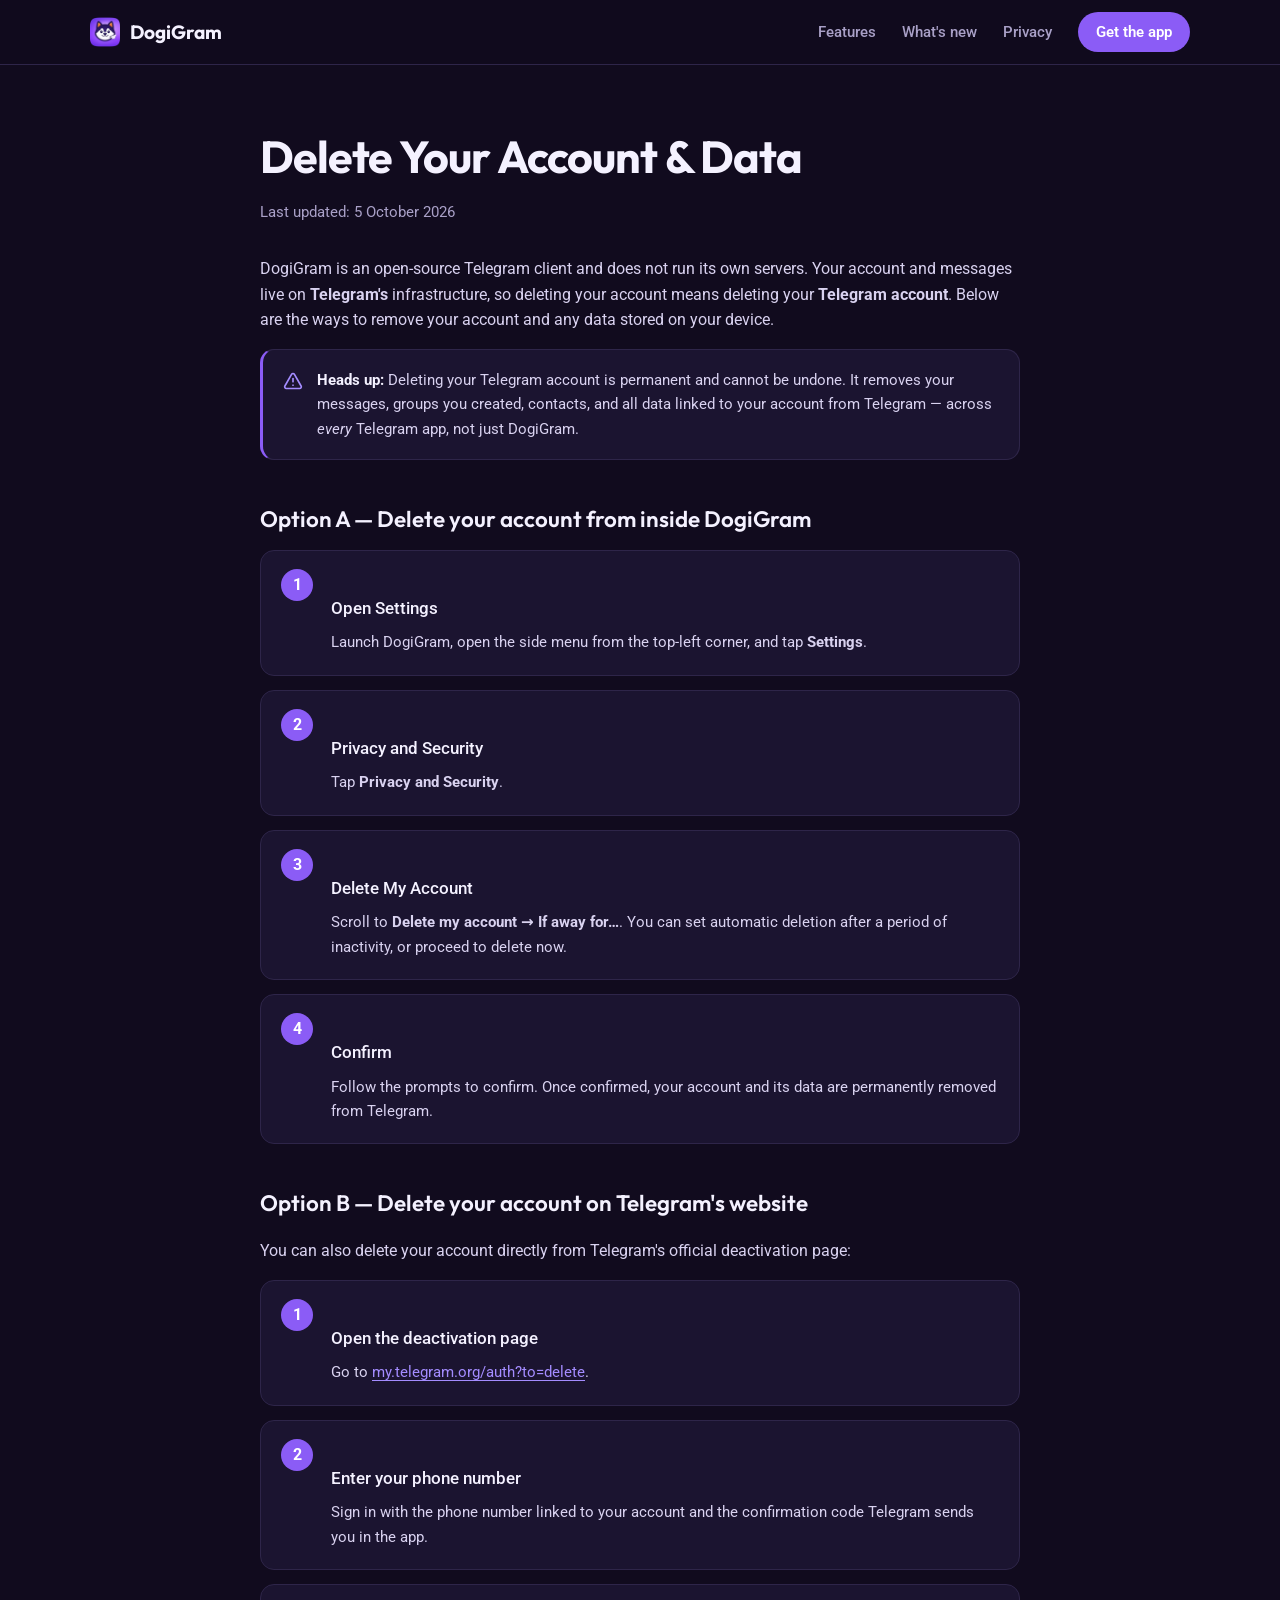
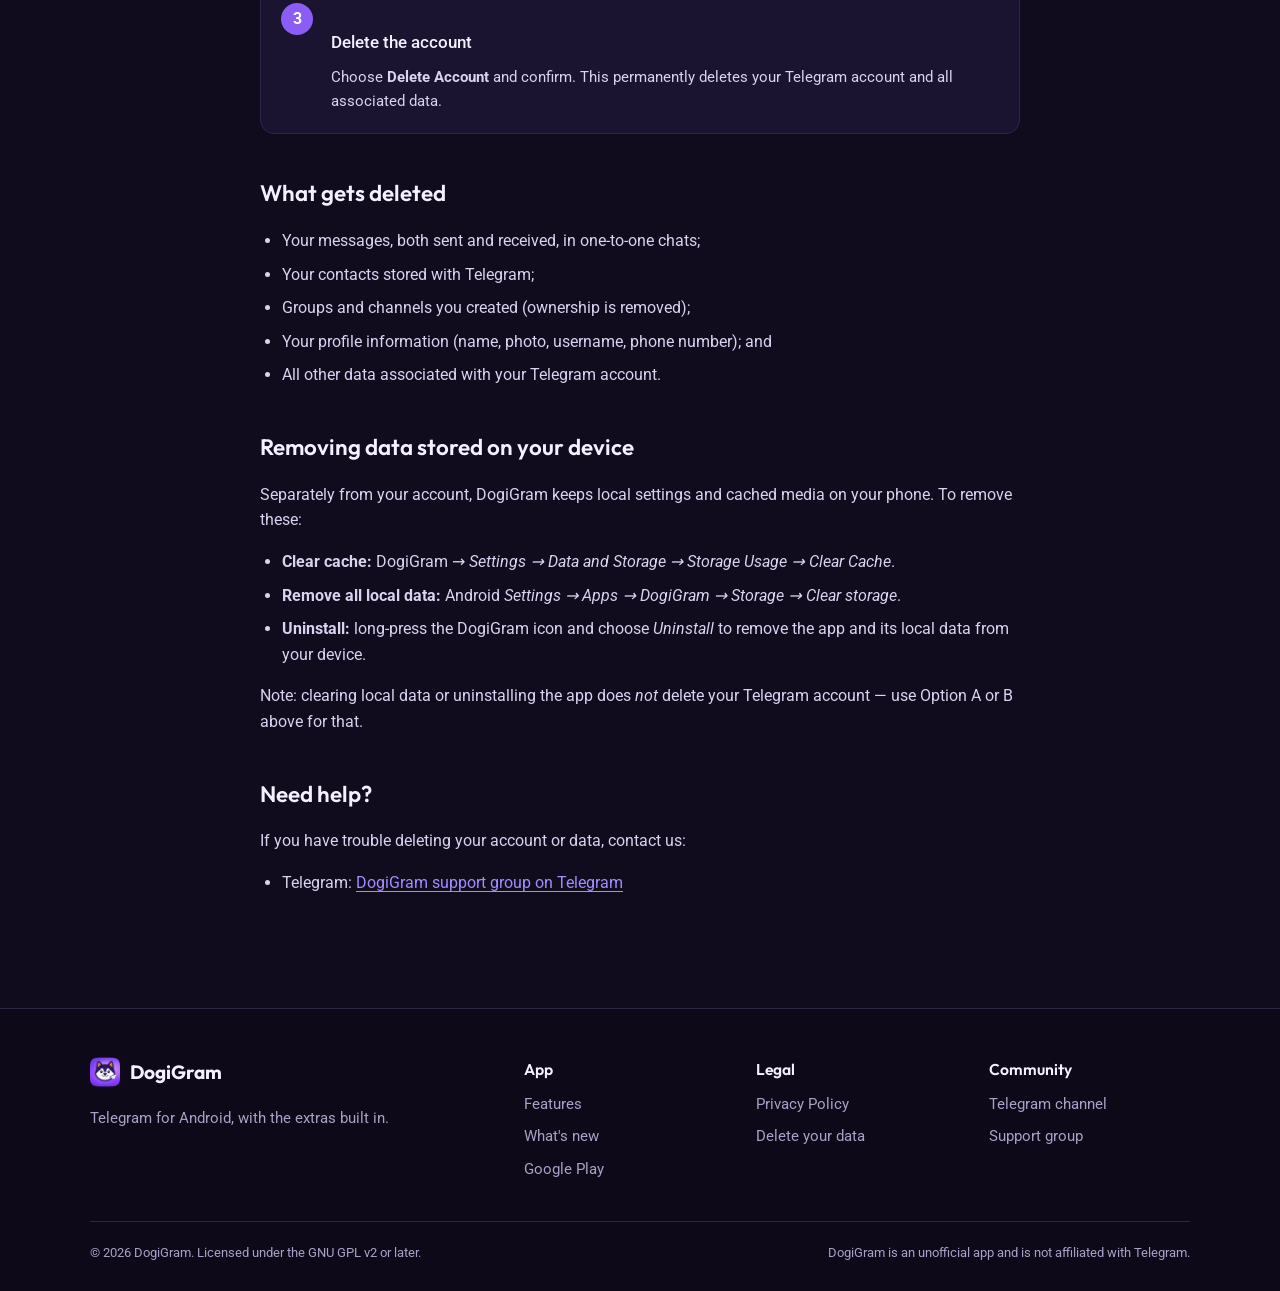
==== commit 2ac4b6bd: "Redesign the website and keep What's new in sync with Google Play - New home page: Google Play downl" ====
--- a/docs/delete-account.html
+++ b/docs/delete-account.html
@@ -5,34 +5,31 @@
   <meta name="viewport" content="width=device-width, initial-scale=1.0" />
   <title>Delete Your Account &amp; Data — DogiGram</title>
   <meta name="description" content="How to delete your DogiGram / Telegram account and remove your data from the app and from Telegram." />
-  <link rel="icon" href="dogigram_icon.png" />
+  <link rel="icon" href="assets/icon-64.png" />
   <link rel="preconnect" href="https://fonts.googleapis.com" />
   <link rel="preconnect" href="https://fonts.gstatic.com" crossorigin />
-  <link href="https://fonts.googleapis.com/css2?family=Inter:wght@400;500;600;700;800&display=swap" rel="stylesheet" />
+  <link href="https://fonts.googleapis.com/css2?family=Outfit:wght@500;600;700&family=Roboto:wght@400;500;700&family=Roboto+Mono:wght@400&display=swap" rel="stylesheet" />
   <link rel="stylesheet" href="assets/style.css" />
 </head>
 <body>
   <nav class="nav">
     <div class="container nav-inner">
       <a class="brand" href="index.html">
-        <img src="dogigram_icon.png" alt="DogiGram logo" />
+        <img src="assets/icon-64.png" alt="" width="32" height="32" />
         DogiGram
       </a>
       <div class="nav-links">
         <a href="index.html#features" class="hide-sm">Features</a>
-        <a href="index.html#download" class="hide-sm">Download</a>
+        <a href="index.html#updates" class="hide-sm">What's new</a>
         <a href="privacy.html" class="hide-sm">Privacy</a>
-        <a class="nav-cta" href="https://github.com/kagut57/DogiGram" target="_blank" rel="noopener">
-          <svg viewBox="0 0 24 24" fill="currentColor" aria-hidden="true"><path d="M12 .5C5.65.5.5 5.65.5 12c0 5.08 3.29 9.39 7.86 10.91.58.11.79-.25.79-.55 0-.27-.01-1.17-.02-2.12-3.2.69-3.87-1.36-3.87-1.36-.52-1.33-1.28-1.68-1.28-1.68-1.04-.71.08-.7.08-.7 1.15.08 1.76 1.19 1.76 1.19 1.03 1.76 2.69 1.25 3.35.96.1-.75.4-1.25.72-1.54-2.55-.29-5.24-1.28-5.24-5.68 0-1.26.45-2.28 1.19-3.09-.12-.29-.52-1.46.11-3.05 0 0 .97-.31 3.18 1.18a11.1 11.1 0 0 1 5.79 0c2.2-1.49 3.17-1.18 3.17-1.18.63 1.59.23 2.76.12 3.05.74.81 1.19 1.83 1.19 3.09 0 4.42-2.7 5.39-5.26 5.67.41.36.78 1.06.78 2.14 0 1.55-.01 2.79-.01 3.17 0 .31.21.67.8.55A11.51 11.51 0 0 0 23.5 12C23.5 5.65 18.35.5 12 .5z"/></svg>
-          <span>GitHub</span>
-        </a>
+        <a class="nav-cta" href="https://play.google.com/store/apps/details?id=com.dogigram.app" target="_blank" rel="noopener">Get the app</a>
       </div>
     </div>
   </nav>
 
   <main class="container article">
     <h1>Delete Your Account &amp; Data</h1>
-    <p class="updated">Last updated: 30 June 2026</p>
+    <p class="updated">Last updated: 5 October 2026</p>
 
     <p>
       DogiGram is an open-source Telegram client and does not run its own servers. Your account
@@ -117,7 +114,7 @@
       If you have trouble deleting your account or data, contact us:
     </p>
     <ul>
-      <li>GitHub: <a href="https://github.com/kagut57/DogiGram/issues" target="_blank" rel="noopener">Open an issue</a></li>
+      <li>Telegram: <a href="https://t.me/dogigram_support" target="_blank" rel="noopener">DogiGram support group on Telegram</a></li>
     </ul>
   </main>
 
@@ -126,34 +123,34 @@
       <div class="footer-grid">
         <div class="footer-brand">
           <a class="brand" href="index.html">
-            <img src="dogigram_icon.png" alt="DogiGram logo" />
+            <img src="assets/icon-64.png" alt="" width="32" height="32" />
             DogiGram
           </a>
-          <p>A fast, secure, open-source Telegram client for Android with its own dark + violet identity.</p>
+          <p>Telegram for Android, with the extras built in.</p>
         </div>
         <div class="footer-col">
-          <strong>Product</strong>
+          <strong>App</strong>
           <a href="index.html#features">Features</a>
-          <a href="index.html#download">Download</a>
-          <a href="https://github.com/kagut57/DogiGram/releases" target="_blank" rel="noopener">Releases</a>
+          <a href="index.html#updates">What's new</a>
+          <a href="https://play.google.com/store/apps/details?id=com.dogigram.app" target="_blank" rel="noopener">Google Play</a>
         </div>
         <div class="footer-col">
           <strong>Legal</strong>
           <a href="privacy.html">Privacy Policy</a>
-          <a href="delete-account.html">Account deletion</a>
-          <a href="https://github.com/kagut57/DogiGram/blob/master/LICENSE" target="_blank" rel="noopener">License</a>
+          <a href="delete-account.html">Delete your data</a>
         </div>
         <div class="footer-col">
           <strong>Community</strong>
-          <a href="https://github.com/kagut57/DogiGram" target="_blank" rel="noopener">GitHub</a>
-          <a href="https://github.com/kagut57/DogiGram/issues" target="_blank" rel="noopener">Report an issue</a>
+          <a href="https://t.me/dogigram_app" target="_blank" rel="noopener">Telegram channel</a>
+          <a href="https://t.me/dogigram_support" target="_blank" rel="noopener">Support group</a>
         </div>
       </div>
       <div class="footer-bottom">
-        <p>© 2026 DogiGram · Licensed under GNU GPL v2 or later.</p>
-        <p>DogiGram is an unofficial client and is not affiliated with Telegram.</p>
+        <p>© <span data-year>2026</span> DogiGram. Licensed under the GNU GPL v2 or later.</p>
+        <p>DogiGram is an unofficial app and is not affiliated with Telegram.</p>
       </div>
     </div>
   </footer>
+  <script>document.querySelectorAll("[data-year]").forEach(function (el) { el.textContent = new Date().getFullYear(); });</script>
 </body>
 </html>
--- a/docs/assets/style.css
+++ b/docs/assets/style.css
@@ -1,20 +1,17 @@
-/* DogiGram site styles — dark + violet */
 :root {
-  --bg: #0b0714;
-  --bg-alt: #130c22;
-  --card: #171028;
-  --card-2: #1f1636;
-  --border: #2a2147;
-  --border-strong: #3b2f63;
+  --night: #110b1e;
+  --night-2: #160f27;
+  --panel: #1b1430;
+  --panel-2: #241a3d;
+  --line: #2e2549;
   --violet: #8b5cf6;
-  --violet-2: #a78bfa;
-  --violet-soft: rgba(139, 92, 246, 0.12);
-  --violet-glow: rgba(139, 92, 246, 0.32);
-  --text: #f2f0fa;
-  --muted: #a69dc6;
-  --radius: 16px;
-  --maxw: 1080px;
-  --font: "Inter", -apple-system, BlinkMacSystemFont, "Segoe UI", Roboto, Helvetica, Arial, sans-serif;
+  --violet-ink: #a48cff;
+  --ink: #f4f1ff;
+  --muted: #a9a0c7;
+  --display: "Outfit", "Roboto", system-ui, sans-serif;
+  --body: "Roboto", system-ui, -apple-system, "Segoe UI", sans-serif;
+  --mono: "Roboto Mono", ui-monospace, monospace;
+  --maxw: 1140px;
 }
 
 * { box-sizing: border-box; }
@@ -23,354 +20,658 @@
 
 body {
   margin: 0;
-  font-family: var(--font);
-  color: var(--text);
-  background:
-    radial-gradient(1200px 600px at 80% -10%, rgba(139, 92, 246, 0.16), transparent 60%),
-    radial-gradient(900px 500px at -10% 10%, rgba(167, 139, 250, 0.1), transparent 55%),
-    var(--bg);
-  line-height: 1.65;
+  font-family: var(--body);
+  font-size: 16px;
+  line-height: 1.6;
+  color: var(--ink);
+  background: var(--night);
   -webkit-font-smoothing: antialiased;
-  text-rendering: optimizeLegibility;
 }
 
 ::selection { background: var(--violet); color: #fff; }
 
-a { color: var(--violet-2); text-decoration: none; }
-a:hover { text-decoration: underline; }
-a:focus-visible, .btn:focus-visible {
-  outline: 2px solid var(--violet-2);
-  outline-offset: 3px;
-  border-radius: 4px;
-}
-
-img { max-width: 100%; }
+a { color: var(--violet-ink); text-decoration: none; }
+a:hover { text-decoration: underline; text-underline-offset: 3px; }
+
+:focus-visible { outline: 2px solid var(--violet-ink); outline-offset: 3px; border-radius: 6px; }
+
+img { max-width: 100%; height: auto; }
+
+h1, h2, h3 { font-family: var(--display); color: var(--ink); }
 
 code {
-  background: var(--card-2);
-  border: 1px solid var(--border);
+  font-family: var(--mono);
+  font-size: 0.86em;
+  background: var(--panel-2);
+  border: 1px solid var(--line);
   border-radius: 6px;
-  padding: 2px 7px;
-  font-size: 0.85em;
-}
-
-section[id], h2[id] { scroll-margin-top: 84px; }
+  padding: 1px 6px;
+}
+
+.sprite { display: none; }
 
 .container { width: 100%; max-width: var(--maxw); margin: 0 auto; padding: 0 20px; }
-
-/* Icons */
-.icon { width: 1em; height: 1em; flex-shrink: 0; }
-
-/* Nav */
+.container.narrow { max-width: 760px; }
+
+section[id] { scroll-margin-top: 80px; }
+
 .nav {
   position: sticky;
   top: 0;
-  z-index: 50;
-  backdrop-filter: blur(14px);
-  -webkit-backdrop-filter: blur(14px);
-  background: rgba(11, 7, 20, 0.78);
-  border-bottom: 1px solid var(--border);
-}
-.nav-inner {
+  z-index: 40;
+  background: rgba(17, 11, 30, 0.86);
+  backdrop-filter: blur(12px);
+  -webkit-backdrop-filter: blur(12px);
+  border-bottom: 1px solid var(--line);
+}
+.nav-inner { display: flex; align-items: center; justify-content: space-between; height: 64px; gap: 16px; }
+.brand {
+  display: inline-flex;
+  align-items: center;
+  gap: 10px;
+  font-family: var(--display);
+  font-weight: 700;
+  font-size: 1.2rem;
+  color: var(--ink);
+}
+.brand img { width: 30px; height: 30px; }
+.brand:hover { text-decoration: none; }
+.nav-links { display: flex; align-items: center; gap: 26px; }
+.nav-links a { color: var(--muted); font-weight: 500; font-size: 0.95rem; }
+.nav-links a:hover { color: var(--ink); text-decoration: none; }
+.nav-links a[aria-current="page"] { color: var(--ink); }
+.nav-links a.nav-cta {
+  color: #fff;
+  background: var(--violet);
+  padding: 8px 18px;
+  border-radius: 999px;
+  font-weight: 600;
+  transition: background 0.2s ease;
+}
+.nav-links a.nav-cta:hover { background: #7b4cea; }
+@media (max-width: 720px) { .nav-links a.hide-sm { display: none; } }
+
+.hero {
+  position: relative;
+  overflow: hidden;
+  padding: 72px 0 64px;
+}
+.hero::before {
+  content: "";
+  position: absolute;
+  inset: -20% -10% auto auto;
+  width: 760px;
+  height: 760px;
+  background: radial-gradient(closest-side, rgba(139, 92, 246, 0.28), transparent);
+  pointer-events: none;
+}
+.hero-grid {
+  position: relative;
+  display: grid;
+  grid-template-columns: minmax(0, 1.05fr) minmax(0, 0.95fr);
+  gap: 56px;
+  align-items: center;
+}
+.hero-icon { width: 88px; height: 88px; display: block; margin-bottom: 28px; filter: drop-shadow(0 16px 28px rgba(110, 60, 240, 0.45)); }
+.hero h1 {
+  font-size: clamp(2.5rem, 5.4vw, 4.2rem);
+  font-weight: 700;
+  line-height: 1.02;
+  letter-spacing: -0.035em;
+  margin: 0 0 22px;
+  max-width: 13ch;
+}
+.lead { font-size: 1.14rem; color: var(--muted); max-width: 34em; margin: 0 0 32px; }
+.store-row { display: flex; align-items: center; gap: 18px; flex-wrap: wrap; }
+.play-badge { display: inline-block; line-height: 0; margin: -12px; }
+.play-badge img { width: 220px; height: auto; }
+.play-badge:hover { text-decoration: none; }
+.store-note { margin: 0; color: var(--muted); font-size: 0.92rem; line-height: 1.55; }
+.version-link { color: var(--violet-ink); }
+
+@media (max-width: 900px) {
+  .hero { padding-top: 44px; }
+  .hero-grid { grid-template-columns: 1fr; gap: 48px; }
+  .hero h1 { max-width: 15ch; }
+}
+
+.demo { display: flex; flex-direction: column; align-items: center; gap: 22px; }
+
+.phone {
+  width: 300px;
+  height: 612px;
+  border-radius: 46px;
+  padding: 10px;
+  background: linear-gradient(160deg, #2c2244, #0d0918 60%);
+  box-shadow: 0 0 0 1px #3b2f5e, 0 40px 90px rgba(0, 0, 0, 0.55), 0 0 120px rgba(139, 92, 246, 0.18);
+}
+.screen {
+  position: relative;
+  width: 100%;
+  height: 100%;
+  border-radius: 37px;
+  overflow: hidden;
+  background: #17102a;
+  font-family: var(--body);
+}
+.statusbar {
+  position: relative;
+  z-index: 3;
   display: flex;
+  justify-content: space-between;
   align-items: center;
-  justify-content: space-between;
-  height: 66px;
-  gap: 16px;
-}
-.brand {
+  height: 34px;
+  padding: 0 22px;
+  font-size: 12px;
+  font-weight: 500;
+  color: #e9e4ff;
+}
+.status-icons { display: flex; gap: 4px; }
+.status-icons i { width: 13px; height: 8px; border-radius: 2px; background: #e9e4ff; opacity: 0.85; }
+.status-icons i:first-child { width: 8px; }
+
+.scene {
+  position: absolute;
+  inset: 34px 0 0;
+  display: flex;
+  flex-direction: column;
+  opacity: 0;
+  visibility: hidden;
+  transition: opacity 0.35s ease, visibility 0.35s;
+}
+.scene.is-active { opacity: 1; visibility: visible; }
+
+.appbar {
   display: flex;
   align-items: center;
   gap: 10px;
+  height: 54px;
+  padding: 0 14px;
+  background: #1f1636;
+  border-bottom: 1px solid #2b2148;
+}
+.back { width: 18px; height: 18px; position: relative; flex-shrink: 0; }
+.back::before {
+  content: "";
+  position: absolute;
+  left: 4px;
+  top: 4px;
+  width: 9px;
+  height: 9px;
+  border-left: 2px solid #d9d2f5;
+  border-bottom: 2px solid #d9d2f5;
+  transform: rotate(45deg);
+}
+.avatar {
+  width: 34px;
+  height: 34px;
+  border-radius: 50%;
+  display: inline-grid;
+  place-items: center;
+  flex-shrink: 0;
+  font-size: 12px;
   font-weight: 700;
-  font-size: 1.12rem;
-  letter-spacing: -0.2px;
-  color: var(--text);
-}
-.brand img { width: 32px; height: 32px; border-radius: 8px; }
-.brand:hover { text-decoration: none; }
-.nav-links { display: flex; gap: 24px; align-items: center; }
-.nav-links a { color: var(--muted); font-size: 0.93rem; font-weight: 500; }
-.nav-links a:hover { color: var(--text); text-decoration: none; }
-.nav-links a[aria-current="page"] { color: var(--text); }
-.nav-cta {
-  display: inline-flex;
+  color: #fff;
+  background: linear-gradient(160deg, var(--c1, #a77bf7), var(--c2, #8457ea));
+}
+.appbar-title { display: flex; flex-direction: column; line-height: 1.25; min-width: 0; }
+.appbar-title b { font-size: 14px; font-weight: 500; color: #fff; }
+.appbar-title small { font-size: 11.5px; color: #a59bd0; }
+
+.swap { display: inline-grid; }
+.swap > span { grid-area: 1 / 1; }
+.swap .b { opacity: 0; }
+
+.chat {
+  flex: 1;
+  display: flex;
+  flex-direction: column;
+  justify-content: flex-end;
+  gap: 8px;
+  padding: 14px 12px 10px;
+  background:
+    radial-gradient(circle at 20% 30%, rgba(139, 92, 246, 0.12), transparent 40%),
+    radial-gradient(circle at 80% 70%, rgba(80, 160, 240, 0.08), transparent 45%),
+    #140d24;
+}
+.msg {
+  position: relative;
+  max-width: 82%;
+  padding: 8px 12px;
+  border-radius: 16px;
+  font-size: 14px;
+  line-height: 1.4;
+  color: #f3f0ff;
+}
+.msg.in { align-self: flex-start; background: #2a2042; border-bottom-left-radius: 5px; }
+.msg.out { align-self: flex-end; background: #6d45d8; border-bottom-right-radius: 5px; }
+.date-chip { align-self: center; margin-bottom: 4px; padding: 3px 10px; border-radius: 999px; background: rgba(255, 255, 255, 0.08); font-size: 11.5px; color: #cfc6ee; }
+.msg.tr { display: grid; }
+.msg.tr .orig, .msg.tr .trans { grid-area: 1 / 1; }
+.msg.tr .trans { opacity: 0; }
+.show-orig { font-size: 12px; color: var(--violet-ink); opacity: 0; margin-top: 3px; }
+.tap {
+  position: absolute;
+  left: 50%;
+  top: 50%;
+  width: 46px;
+  height: 46px;
+  margin: -23px 0 0 -23px;
+  border-radius: 50%;
+  border: 2px solid rgba(255, 255, 255, 0.85);
+  opacity: 0;
+  pointer-events: none;
+}
+.scene-caption {
+  margin: 0;
+  padding: 12px 16px 18px;
+  font-size: 12.5px;
+  text-align: center;
+  color: #b6acdc;
+  background: #140d24;
+}
+
+.video {
+  position: relative;
+  height: 190px;
+  overflow: hidden;
+  background: #000;
+}
+.video-art { position: absolute; inset: 0; background: linear-gradient(180deg, #3a2a7a 0%, #c45a8a 55%, #f0a060 100%); }
+.video-art .sun { position: absolute; left: 58%; top: 34%; width: 54px; height: 54px; border-radius: 50%; background: #ffd27a; box-shadow: 0 0 40px #ffb85a; }
+.video-art .hill { position: absolute; bottom: -40px; border-radius: 50%; background: #2a1a46; }
+.video-art .h1 { left: -40px; width: 260px; height: 120px; }
+.video-art .h2 { right: -60px; width: 240px; height: 140px; background: #1d1233; }
+.subtitle {
+  position: absolute;
+  left: 0;
+  right: 0;
+  bottom: 14px;
+  margin: 0;
+  text-align: center;
+  font-size: 15px;
+  font-weight: 500;
+  color: #ffffff;
+  text-shadow: 0 1px 3px rgba(0, 0, 0, 0.85);
+}
+.boost {
+  position: absolute;
+  right: 12px;
+  top: 18px;
+  bottom: 50px;
+  display: flex;
+  flex-direction: column;
   align-items: center;
-  gap: 8px;
+  gap: 6px;
+  opacity: 0;
+}
+.boost-track { position: relative; width: 6px; flex: 1; border-radius: 3px; background: rgba(255, 255, 255, 0.25); overflow: hidden; }
+.boost-track i { position: absolute; left: 0; right: 0; bottom: 0; height: 0; background: linear-gradient(0deg, #fff 0 66%, #ff9f43 66%); border-radius: 3px; }
+.boost b { font-size: 11px; color: #fff; font-weight: 700; }
+.seek { display: flex; align-items: center; gap: 8px; padding: 10px 14px; font-size: 11px; color: #cfc6ee; background: #120b20; }
+.seek-bar { flex: 1; height: 3px; border-radius: 2px; background: rgba(255, 255, 255, 0.2); position: relative; }
+.seek-bar i { position: absolute; left: 0; top: 0; bottom: 0; width: 18%; background: var(--violet-ink); border-radius: 2px; }
+
+.panel-card { margin: 10px 12px 0; padding: 12px 14px 10px; border-radius: 16px; background: #221a38; }
+.panel-head { display: flex; justify-content: space-between; align-items: center; font-size: 13px; color: var(--violet-ink); font-weight: 500; margin-bottom: 8px; }
+.panel-head b { color: #fff; font-weight: 700; }
+.panel-head .aa { color: #fff; text-shadow: 0 1px 2px #000; }
+.strip { position: relative; height: 12px; border-radius: 6px; margin: 6px 4px; background: rgba(255, 255, 255, 0.18); }
+.strip .fill { position: absolute; top: 0; bottom: 0; left: 50%; width: 0; background: #9e86ff; border-radius: 6px; }
+.strip .tick { position: absolute; left: 50%; top: -4px; bottom: -4px; width: 2px; margin-left: -1px; background: rgba(255, 255, 255, 0.6); }
+.strip .knob {
+  position: absolute;
+  top: 50%;
+  left: 50%;
+  width: 22px;
+  height: 22px;
+  margin: -11px 0 0 -11px;
+  border-radius: 50%;
+  background: #fff;
+  border: 3px solid #9e86ff;
+}
+.strip.rainbow {
+  height: 16px;
+  border-radius: 8px;
+  background: linear-gradient(90deg, #fff, #ff3b30, #ff9500, #ffeb3b, #4cd964, #00e5ff, #2979ff, #d500f9, #ff4081);
+}
+.strip.rainbow .knob { left: 2%; background: #fff; border-color: #fff; box-shadow: 0 0 0 1px rgba(0, 0, 0, 0.25); }
+.strip-scale { display: flex; justify-content: space-between; font-size: 10.5px; color: #8f86b4; }
+
+.code {
+  position: relative;
+  flex: 1;
+  overflow: hidden;
+  background: #120b20;
+}
+.code-scroll { padding: 8px 18px 8px 0; font-family: var(--mono); font-size: 10.5px; line-height: 17px; white-space: nowrap; }
+.code-line { display: flex; gap: 10px; }
+.code-line .n { width: 38px; text-align: right; color: #5f567f; flex-shrink: 0; }
+.code-line .t { color: #8f86b4; }
+.code-line .lv { color: #ffb454; }
+.code-line .lv.err { color: #ff6b6b; }
+.code-line .lv.info { color: #6cc4ff; }
+.code-line .m { color: #e3dcff; }
+.scroll-track { position: absolute; right: 4px; top: 10px; bottom: 10px; width: 2px; border-radius: 1px; background: rgba(255, 255, 255, 0.12); }
+.scroll-thumb { position: absolute; left: -2px; top: 0; width: 6px; height: 48px; border-radius: 3px; background: #9e86ff; }
+.scroll-bubble {
+  position: absolute;
+  right: 22px;
+  top: 64%;
+  padding: 6px 12px;
+  border-radius: 999px;
+  background: #9e86ff;
+  color: #fff;
+  font-size: 11.5px;
+  font-weight: 700;
+  opacity: 0;
+}
+
+.drawer-head { display: flex; flex-direction: column; gap: 4px; padding: 18px 18px 14px; background: linear-gradient(160deg, #3b2a6e, #241a3d); }
+.avatar.big { width: 56px; height: 56px; font-size: 18px; margin-bottom: 6px; display: inline-grid; }
+.swap-avatar > span { grid-area: 1 / 1; display: grid; place-items: center; width: 56px; height: 56px; border-radius: 50%; }
+.swap-avatar .a { background: linear-gradient(160deg, #4aa3f5, #2f7fe6); }
+.swap-avatar .b { background: linear-gradient(160deg, #f06ba0, #dd4a82); opacity: 0; }
+.drawer-head b { font-family: var(--body); font-size: 15px; font-weight: 500; }
+.drawer-head small { font-size: 12px; color: #c4b8f0; }
+.accounts { position: relative; list-style: none; margin: 0; padding: 6px 0; flex: 1; }
+.accounts li { position: relative; z-index: 1; display: flex; align-items: center; gap: 12px; height: 37px; padding: 0 18px; font-size: 13.5px; color: #ece7ff; }
+.accounts li .avatar { width: 26px; height: 26px; font-size: 10px; }
+.accounts .highlight { position: absolute; left: 8px; right: 8px; top: 6px; height: 37px; border-radius: 12px; background: rgba(158, 134, 255, 0.2); z-index: 0; }
+.toast {
+  position: absolute;
+  left: 50%;
+  bottom: 18px;
+  margin: 0;
+  transform: translateX(-50%);
+  white-space: nowrap;
   padding: 8px 16px;
+  border-radius: 12px;
+  background: #322653;
+  color: #fff;
+  font-size: 12.5px;
+  opacity: 0;
+}
+
+.sticker-grid { display: grid; grid-template-columns: repeat(3, 1fr); gap: 10px; padding: 16px; flex: 1; align-content: start; background: #140d24; }
+.sticker-grid span { display: grid; place-items: center; aspect-ratio: 1; font-size: 40px; border-radius: 18px; background: #21183a; }
+.export {
+  position: relative;
+  overflow: hidden;
+  margin: 0 16px 22px;
+  height: 46px;
+  border-radius: 14px;
+  display: grid;
+  place-items: center;
+  background: #2b8a52;
+  color: #fff;
+  font-size: 14px;
+  font-weight: 500;
+}
+.export-bar { position: absolute; left: 0; top: 0; bottom: 0; width: 0; background: #34c26a; }
+.export .swap { position: relative; }
+
+.scene-tabs { display: flex; flex-wrap: wrap; justify-content: center; gap: 8px; max-width: 360px; }
+.scene-tabs button {
+  font: inherit;
+  font-size: 0.88rem;
+  font-weight: 500;
+  color: var(--muted);
+  background: transparent;
+  border: 1px solid var(--line);
   border-radius: 999px;
-  border: 1px solid var(--border);
-  background: var(--card);
-  font-weight: 600;
-  transition: border-color 0.2s ease, background 0.2s ease;
-}
-.nav-cta, .nav-links a.nav-cta { color: var(--text); }
-.nav-cta svg { width: 16px; height: 16px; }
-.nav-cta:hover { border-color: var(--border-strong); background: var(--card-2); }
-@media (max-width: 700px) { .nav-links a.hide-sm { display: none; } }
-@media (max-width: 480px) { .nav-cta span { display: none; } }
-
-/* Buttons */
+  padding: 7px 14px;
+  cursor: pointer;
+  transition: color 0.2s ease, background 0.2s ease, border-color 0.2s ease;
+}
+.scene-tabs button:hover { color: var(--ink); border-color: #4a3d77; }
+.scene-tabs button[aria-selected="true"] { color: #fff; background: var(--violet); border-color: var(--violet); }
+
+.play .m1 { animation: pop 0.4s ease both 0.2s; }
+.play .m2 { animation: pop 0.4s ease both 0.6s; }
+.play .m2 .tap { animation: tap 0.7s ease-out both 1.9s; }
+.play .m2 .orig { animation: fade-out 0.35s ease both 2.4s; }
+.play .m2 .trans { animation: fade-in 0.35s ease both 2.45s; }
+.play .m2 .show-orig { animation: fade-in 0.35s ease both 2.8s; }
+.play .m3 { animation: pop 0.4s ease both 4.2s; }
+
+.play .subtitle { animation: subtitle-color 0.6s ease both 4.8s; }
+.play .boost { animation: fade-in 0.3s ease both 3.4s; }
+.play .boost-track i { animation: boost 1s ease-out both 3.5s; }
+.play .seek-bar i { animation: seek 7s linear both; }
+.play .from-center .knob { animation: knob-speed 1s cubic-bezier(.3,.7,.3,1) both 1.2s; }
+.play .from-center .fill { animation: fill-speed 1s cubic-bezier(.3,.7,.3,1) both 1.2s; }
+.play .panel-head .swap .a { animation: fade-out 0.2s ease both 1.7s; }
+.play .panel-head .swap .b { animation: fade-in 0.2s ease both 1.7s; }
+.play .rainbow .knob { animation: knob-color 0.9s cubic-bezier(.3,.7,.3,1) both 4.4s; }
+.play .panel-head .aa { animation: subtitle-color 0.6s ease both 4.8s; }
+
+.play .code-scroll { animation: fling 2.6s cubic-bezier(.12,.75,.25,1) both 0.6s, drag 0.9s ease-in-out forwards 4.2s; }
+.play .scroll-thumb { animation: thumb-fling 2.6s cubic-bezier(.12,.75,.25,1) both 0.6s, thumb-drag 0.9s ease-in-out forwards 4.2s; }
+.play .scroll-bubble { animation: bubble 2s ease both 4.1s; }
+.play .appbar-title .swap .a { animation: fade-out 0.2s ease both 4.6s; }
+.play .appbar-title .swap .b { animation: fade-in 0.2s ease both 4.6s; }
+
+.play .accounts .highlight { animation: highlight 0.6s cubic-bezier(.3,.7,.3,1) both 1.6s; }
+.play .drawer-head .swap .a, .play .swap-avatar .a { animation: fade-out 0.3s ease both 2.2s; }
+.play .drawer-head .swap .b, .play .swap-avatar .b { animation: fade-in 0.3s ease both 2.2s; }
+.play .scene-accounts .toast { animation: toast 2.4s ease both 2.6s; }
+
+.play .export-bar { animation: export 2.4s ease-in-out both 1.3s; }
+.play .export .swap .a { animation: fade-out 0.25s ease both 3.8s; }
+.play .export .swap .b { animation: fade-in 0.25s ease both 3.8s; }
+
+@keyframes pop { from { opacity: 0; transform: translateY(10px) scale(0.96); } to { opacity: 1; transform: none; } }
+@keyframes fade-in { from { opacity: 0; } to { opacity: 1; } }
+@keyframes fade-out { from { opacity: 1; } to { opacity: 0; } }
+@keyframes tap { 0% { opacity: 0; transform: scale(0.4); } 30% { opacity: 1; } 100% { opacity: 0; transform: scale(1.5); } }
+@keyframes subtitle-color { to { color: #ffeb3b; } }
+@keyframes boost { to { height: 75%; } }
+@keyframes seek { from { width: 18%; } to { width: 24%; } }
+@keyframes knob-speed { to { left: 65%; } }
+@keyframes fill-speed { to { width: 15%; } }
+@keyframes knob-color { to { left: 37.5%; background: #ffeb3b; } }
+@keyframes fling { from { transform: translateY(0); } to { transform: translateY(-1100px); } }
+@keyframes drag { to { transform: translateY(-2300px); } }
+@keyframes thumb-fling { from { top: 0; } to { top: 30%; } }
+@keyframes thumb-drag { to { top: 62%; } }
+@keyframes bubble { 0% { opacity: 0; } 15%, 80% { opacity: 1; } 100% { opacity: 0; } }
+@keyframes highlight { to { transform: translateY(111px); } }
+@keyframes toast { 0% { opacity: 0; transform: translate(-50%, 8px); } 15%, 85% { opacity: 1; transform: translate(-50%, 0); } 100% { opacity: 0; transform: translate(-50%, 0); } }
+@keyframes export { to { width: 100%; } }
+
+.section-head { max-width: 640px; margin-bottom: 36px; }
+.section-head h2 { font-size: clamp(1.9rem, 3.6vw, 2.6rem); font-weight: 700; letter-spacing: -0.025em; line-height: 1.1; margin: 0 0 10px; }
+.section-head p { margin: 0; color: var(--muted); font-size: 1.05rem; }
+
+.features { padding: 64px 0 40px; }
+.settings-columns { columns: 2 360px; column-gap: 22px; }
+.settings-group {
+  break-inside: avoid;
+  margin: 0 0 22px;
+  padding: 6px 0 8px;
+  background: var(--panel);
+  border-radius: 20px;
+  border: 1px solid var(--line);
+}
+.settings-group h3 {
+  margin: 0;
+  padding: 14px 20px 6px;
+  font-family: var(--body);
+  font-size: 0.95rem;
+  font-weight: 500;
+  color: var(--violet-ink);
+}
+.settings-group ul { list-style: none; margin: 0; padding: 0; }
+.settings-group li { display: flex; gap: 16px; padding: 11px 20px; }
+.settings-group li + li { border-top: 1px solid rgba(255, 255, 255, 0.05); }
+.settings-group ul + h3 { margin-top: 8px; border-top: 1px solid var(--line); padding-top: 18px; }
+.row-icon {
+  flex-shrink: 0;
+  width: 32px;
+  height: 32px;
+  border-radius: 9px;
+  display: grid;
+  place-items: center;
+  background: linear-gradient(160deg, var(--c1), var(--c2));
+}
+.row-icon svg { width: 19px; height: 19px; fill: none; stroke: #fff; stroke-width: 2; stroke-linecap: round; stroke-linejoin: round; }
+.settings-group li b { display: block; font-weight: 500; font-size: 1rem; line-height: 1.35; }
+.settings-group li p { margin: 2px 0 0; font-size: 0.9rem; color: var(--muted); line-height: 1.5; }
+
+.updates { padding: 48px 0; }
+.release {
+  max-width: 760px;
+  padding: 26px 28px;
+  border-radius: 20px;
+  background: var(--panel);
+  border: 1px solid var(--line);
+}
+.release.latest { border-color: rgba(139, 92, 246, 0.5); box-shadow: 0 0 0 1px rgba(139, 92, 246, 0.15), 0 24px 60px rgba(70, 30, 160, 0.25); }
+.release header { display: flex; align-items: baseline; justify-content: space-between; gap: 12px; flex-wrap: wrap; margin-bottom: 12px; }
+.release h3 { margin: 0; font-size: 1.5rem; font-weight: 600; letter-spacing: -0.01em; }
+.release time { color: var(--muted); font-size: 0.95rem; }
+.release ul { margin: 0; padding-left: 20px; }
+.release li { margin: 6px 0; color: #ddd6f5; }
+.earlier { max-width: 760px; margin-top: 18px; }
+.earlier summary { cursor: pointer; color: var(--violet-ink); font-weight: 500; padding: 8px 0; }
+.earlier .release { margin-top: 12px; padding: 20px 24px; }
+.earlier .release h3 { font-size: 1.15rem; }
+
+.download { padding: 56px 0; }
+.download-card {
+  display: grid;
+  grid-template-columns: auto 1fr auto;
+  align-items: center;
+  gap: 32px;
+  padding: 36px 40px;
+  border-radius: 28px;
+  background: linear-gradient(135deg, #2a1c52, #1a1230 70%);
+  border: 1px solid #3a2d66;
+}
+.download-card > img { width: 96px; height: 96px; filter: drop-shadow(0 14px 26px rgba(0, 0, 0, 0.4)); }
+.download-copy h2 { margin: 0 0 6px; font-size: clamp(1.8rem, 3.4vw, 2.4rem); font-weight: 700; letter-spacing: -0.02em; }
+.download-copy p { margin: 0 0 18px; color: var(--muted); }
+.qr { margin: 0; display: flex; flex-direction: column; align-items: center; gap: 10px; max-width: 180px; text-align: center; }
+.qr img { width: 148px; height: 148px; padding: 10px; background: #fff; border-radius: 16px; }
+.qr figcaption { font-size: 0.82rem; color: var(--muted); line-height: 1.4; }
+@media (max-width: 820px) {
+  .download-card { grid-template-columns: 1fr; justify-items: start; padding: 30px 24px; }
+  .qr { display: none; }
+}
+
+.faq { padding: 40px 0 24px; }
+.faq details { border-bottom: 1px solid var(--line); }
+.faq details:first-of-type { border-top: 1px solid var(--line); }
+.faq summary {
+  cursor: pointer;
+  list-style: none;
+  position: relative;
+  padding: 18px 40px 18px 0;
+  font-weight: 500;
+  font-size: 1.05rem;
+}
+.faq summary::-webkit-details-marker { display: none; }
+.faq summary::after {
+  content: "";
+  position: absolute;
+  right: 6px;
+  top: 50%;
+  width: 9px;
+  height: 9px;
+  margin-top: -7px;
+  border-right: 2px solid var(--muted);
+  border-bottom: 2px solid var(--muted);
+  transform: rotate(45deg);
+  transition: transform 0.2s ease;
+}
+.faq details[open] summary::after { transform: rotate(-135deg); margin-top: -2px; }
+.faq details p { margin: 0 0 18px; color: var(--muted); }
+.disclaimer { margin: 28px 0 0; font-size: 0.86rem; color: #847aa6; }
+
+.footer { border-top: 1px solid var(--line); margin-top: 56px; padding: 48px 0 28px; color: var(--muted); background: #0e0919; }
+.footer-grid { display: grid; grid-template-columns: 2fr 1fr 1fr 1fr; gap: 32px; }
+@media (max-width: 820px) { .footer-grid { grid-template-columns: 1fr 1fr; } }
+@media (max-width: 480px) { .footer-grid { grid-template-columns: 1fr; } }
+.footer-brand p { margin: 12px 0 0; font-size: 0.92rem; max-width: 300px; }
+.footer-col { display: flex; flex-direction: column; align-items: flex-start; gap: 9px; }
+.footer-col strong { font-family: var(--display); font-size: 0.98rem; font-weight: 600; color: var(--ink); margin-bottom: 2px; }
+.footer-col a { color: var(--muted); font-size: 0.92rem; }
+.footer-col a:hover { color: var(--ink); text-decoration: none; }
+.footer-bottom { display: flex; flex-wrap: wrap; justify-content: space-between; gap: 8px 32px; margin-top: 40px; padding-top: 20px; border-top: 1px solid var(--line); font-size: 0.82rem; }
+.footer-bottom p { margin: 0; }
+
+.callout {
+  display: flex;
+  gap: 14px;
+  align-items: flex-start;
+  padding: 18px 20px;
+  border-radius: 14px;
+  background: var(--panel);
+  border: 1px solid var(--line);
+  border-left: 3px solid var(--violet);
+  color: var(--muted);
+  font-size: 0.95rem;
+}
+.callout > svg { width: 20px; height: 20px; flex-shrink: 0; color: var(--violet-ink); margin-top: 3px; }
+.callout strong { color: var(--ink); }
+.callout p { margin: 0; }
+
 .btn {
   display: inline-flex;
   align-items: center;
   gap: 9px;
-  padding: 12px 24px;
+  padding: 11px 22px;
   border-radius: 999px;
   font-weight: 600;
-  font-size: 0.96rem;
-  border: 1px solid transparent;
-  cursor: pointer;
-  transition: transform 0.12s ease, box-shadow 0.2s ease, background 0.2s ease, border-color 0.2s ease;
-}
-.btn svg { width: 17px; height: 17px; }
-.btn:hover { text-decoration: none; transform: translateY(-1px); }
-.btn-primary {
-  background: linear-gradient(135deg, var(--violet), var(--violet-2));
+  background: var(--violet);
   color: #fff;
-  box-shadow: 0 8px 24px var(--violet-glow);
-}
-.btn-primary:hover { box-shadow: 0 12px 32px var(--violet-glow); }
-.btn-ghost { background: var(--card); color: var(--text); border-color: var(--border); }
-.btn-ghost:hover { background: var(--card-2); border-color: var(--border-strong); }
-
-/* Hero */
-.hero { padding: 84px 0 56px; text-align: center; }
-.hero-badge {
-  display: inline-flex;
-  align-items: center;
-  gap: 8px;
-  padding: 7px 15px;
-  border-radius: 999px;
-  background: var(--violet-soft);
-  border: 1px solid rgba(139, 92, 246, 0.3);
-  color: var(--violet-2);
-  font-size: 0.8rem;
-  font-weight: 600;
-  letter-spacing: 0.3px;
-  margin-bottom: 24px;
-}
-.hero-badge svg { width: 14px; height: 14px; }
-.hero h1 {
-  font-size: clamp(2.4rem, 6vw, 3.9rem);
-  font-weight: 800;
-  line-height: 1.06;
-  margin: 0 0 18px;
-  letter-spacing: -1.5px;
-}
-.hero h1 .grad {
-  background: linear-gradient(120deg, var(--violet-2), #d6c7ff);
-  -webkit-background-clip: text;
-  background-clip: text;
-  color: transparent;
-}
-.hero p.lead { font-size: 1.16rem; color: var(--muted); max-width: 640px; margin: 0 auto 34px; }
-.hero-actions { display: flex; gap: 14px; justify-content: center; flex-wrap: wrap; }
-.hero-art { margin-top: 56px; }
-.hero-art img {
-  width: 100%;
-  max-width: 920px;
-  border-radius: var(--radius);
-  border: 1px solid var(--border);
-  box-shadow: 0 30px 80px rgba(0, 0, 0, 0.5);
-}
-
-/* Sections */
-section.block { padding: 68px 0; }
-.section-head { text-align: center; max-width: 660px; margin: 0 auto 48px; }
-.section-head h2 {
-  font-size: clamp(1.8rem, 4vw, 2.4rem);
-  font-weight: 700;
-  margin: 0 0 12px;
-  letter-spacing: -0.7px;
-}
-.section-head p { color: var(--muted); font-size: 1.05rem; margin: 0; }
-.eyebrow {
-  color: var(--violet-2);
-  font-weight: 700;
-  font-size: 0.8rem;
-  letter-spacing: 1.8px;
-  text-transform: uppercase;
-  display: block;
-  margin-bottom: 12px;
-}
-
-/* Feature grid */
-.grid { display: grid; grid-template-columns: repeat(auto-fit, minmax(270px, 1fr)); gap: 18px; }
-.card {
-  background: linear-gradient(180deg, var(--card), var(--bg-alt));
-  border: 1px solid var(--border);
-  border-radius: var(--radius);
-  padding: 28px;
-  transition: transform 0.15s ease, border-color 0.2s ease, box-shadow 0.2s ease;
-}
-.card:hover {
-  transform: translateY(-3px);
-  border-color: var(--border-strong);
-  box-shadow: 0 18px 40px rgba(0, 0, 0, 0.35);
-}
-.card .ico {
-  width: 44px;
-  height: 44px;
-  display: grid;
-  place-items: center;
-  border-radius: 12px;
-  background: var(--violet-soft);
-  border: 1px solid rgba(139, 92, 246, 0.25);
-  color: var(--violet-2);
-  margin-bottom: 18px;
-}
-.card .ico svg { width: 21px; height: 21px; }
-.card h3 { margin: 0 0 8px; font-size: 1.12rem; font-weight: 600; letter-spacing: -0.2px; }
-.card p { margin: 0; color: var(--muted); font-size: 0.95rem; }
-
-/* Download band */
-.band {
-  background: linear-gradient(135deg, rgba(139, 92, 246, 0.15), rgba(167, 139, 250, 0.05));
-  border: 1px solid var(--border);
-  border-radius: 24px;
-  padding: 56px 32px;
-  text-align: center;
-}
-.band h2 { font-size: clamp(1.8rem, 4vw, 2.3rem); font-weight: 700; letter-spacing: -0.7px; margin: 0 0 12px; }
-.band > p, .band .band-lead { color: var(--muted); max-width: 560px; margin: 0 auto 30px; }
-.meta-list {
-  list-style: none;
-  display: flex;
-  flex-wrap: wrap;
-  gap: 10px 28px;
-  justify-content: center;
-  padding: 0;
-  margin: 30px 0 0;
-  color: var(--muted);
-  font-size: 0.88rem;
-}
-.meta-list li { display: inline-flex; align-items: center; gap: 9px; }
-.meta-list li::before {
-  content: "";
-  width: 5px;
-  height: 5px;
-  border-radius: 50%;
-  background: var(--violet);
-}
-
-/* Disclaimer / callout */
-.callout {
-  display: flex;
-  align-items: flex-start;
-  gap: 14px;
-  background: var(--card);
-  border: 1px solid var(--border);
-  border-left: 3px solid var(--violet);
-  border-radius: 12px;
-  padding: 20px 22px;
-  color: var(--muted);
-  font-size: 0.95rem;
-}
-.callout > svg { width: 20px; height: 20px; flex-shrink: 0; color: var(--violet-2); margin-top: 3px; }
-.callout strong { color: var(--text); }
-.callout p { margin: 0; }
-
-/* Steps */
-.steps { counter-reset: step; display: grid; gap: 16px; max-width: 760px; margin: 0 auto; }
-.step {
-  position: relative;
-  background: var(--card);
-  border: 1px solid var(--border);
-  border-radius: 14px;
-  padding: 22px 24px 22px 72px;
-}
+}
+.btn:hover { text-decoration: none; background: #7b4cea; }
+
+.steps { counter-reset: step; display: grid; gap: 14px; max-width: 760px; }
+.step { position: relative; padding: 20px 22px 20px 70px; border-radius: 14px; background: var(--panel); border: 1px solid var(--line); }
 .step::before {
   counter-increment: step;
   content: counter(step);
   position: absolute;
   left: 20px;
-  top: 20px;
-  width: 34px;
-  height: 34px;
+  top: 18px;
+  width: 32px;
+  height: 32px;
   display: grid;
   place-items: center;
   border-radius: 50%;
-  background: linear-gradient(135deg, var(--violet), var(--violet-2));
+  background: var(--violet);
   color: #fff;
   font-weight: 700;
 }
-.step h3 { margin: 0 0 6px; font-size: 1.06rem; font-weight: 600; }
+.step h3 { margin: 0 0 4px; font-family: var(--body); font-size: 1.04rem; font-weight: 500; }
 .step p { margin: 0; color: var(--muted); font-size: 0.95rem; }
 
-/* Legal / article pages */
-.article { padding: 60px 0 48px; max-width: 800px; }
-.article h1 { font-size: clamp(2rem, 5vw, 2.7rem); font-weight: 800; margin: 0 0 8px; letter-spacing: -1px; }
-.article .updated { color: var(--muted); font-size: 0.92rem; margin: 0 0 36px; }
-.article h2 { font-size: 1.38rem; font-weight: 700; letter-spacing: -0.3px; margin: 44px 0 12px; padding-top: 8px; }
-.article h3 { font-size: 1.1rem; font-weight: 600; margin: 26px 0 8px; }
-.article p, .article li { color: #d4cfe6; }
+.article { padding: 56px 20px 40px; max-width: 800px; }
+.article h1 { font-size: clamp(2rem, 5vw, 2.8rem); font-weight: 700; letter-spacing: -0.025em; margin: 0 0 8px; }
+.article .updated { color: var(--muted); font-size: 0.92rem; margin: 0 0 32px; }
+.article h2 { font-size: 1.4rem; font-weight: 600; margin: 42px 0 12px; }
+.article h3 { font-family: var(--body); font-size: 1.08rem; font-weight: 500; margin: 24px 0 8px; }
+.article p, .article li { color: #d9d2f0; }
 .article ul { padding-left: 22px; }
 .article li { margin-bottom: 8px; }
-.article a { text-decoration: underline; text-underline-offset: 2px; }
-
-/* TOC */
-.toc {
-  background: var(--card);
-  border: 1px solid var(--border);
-  border-radius: 12px;
-  padding: 20px 24px;
-  margin-bottom: 40px;
-}
-.toc strong {
-  display: block;
-  margin-bottom: 10px;
-  font-size: 0.78rem;
-  text-transform: uppercase;
-  letter-spacing: 1.4px;
-  color: var(--violet-2);
-}
+.article a { text-decoration: underline; text-underline-offset: 3px; }
+
+.toc { padding: 18px 22px; margin-bottom: 36px; border-radius: 14px; background: var(--panel); border: 1px solid var(--line); }
+.toc strong { display: block; margin-bottom: 8px; font-family: var(--display); font-weight: 600; color: var(--ink); }
 .toc ul { list-style: none; padding: 0; margin: 0; columns: 2; column-gap: 32px; }
-.toc li { margin-bottom: 7px; }
+.toc li { margin-bottom: 6px; }
 .toc a { text-decoration: none; color: var(--muted); font-size: 0.94rem; }
-.toc a:hover { color: var(--text); }
+.toc a:hover { color: var(--ink); }
 @media (max-width: 560px) { .toc ul { columns: 1; } }
 
-/* Footer */
-.footer {
-  border-top: 1px solid var(--border);
-  background: rgba(19, 12, 34, 0.4);
-  margin-top: 56px;
-  padding: 56px 0 28px;
-  color: var(--muted);
-}
-.footer-grid {
-  display: grid;
-  grid-template-columns: 2.2fr 1fr 1fr 1fr;
-  gap: 36px;
-}
-@media (max-width: 820px) { .footer-grid { grid-template-columns: 1fr 1fr; } }
-@media (max-width: 480px) { .footer-grid { grid-template-columns: 1fr; } }
-.footer-brand p { margin: 14px 0 0; font-size: 0.92rem; max-width: 300px; }
-.footer-col { display: flex; flex-direction: column; align-items: flex-start; gap: 10px; }
-.footer-col strong {
-  font-size: 0.76rem;
-  font-weight: 700;
-  text-transform: uppercase;
-  letter-spacing: 1.4px;
-  color: var(--text);
-  margin-bottom: 4px;
-}
-.footer-col a { color: var(--muted); font-size: 0.92rem; }
-.footer-col a:hover { color: var(--text); text-decoration: none; }
-.footer-bottom {
-  display: flex;
-  flex-wrap: wrap;
-  gap: 8px 32px;
-  justify-content: space-between;
-  border-top: 1px solid var(--border);
-  margin-top: 44px;
-  padding-top: 22px;
-  font-size: 0.82rem;
-}
-.footer-bottom p { margin: 0; max-width: 640px; }
+@media (max-width: 360px) {
+  .phone { transform: scale(0.9); transform-origin: top center; margin-bottom: -60px; }
+}
 
 @media (prefers-reduced-motion: reduce) {
   html { scroll-behavior: auto; }
-  *, *::before, *::after { transition: none !important; }
-}
+  .scene, .scene * { animation-duration: 1ms !important; animation-delay: 0s !important; transition: none !important; }
+}
